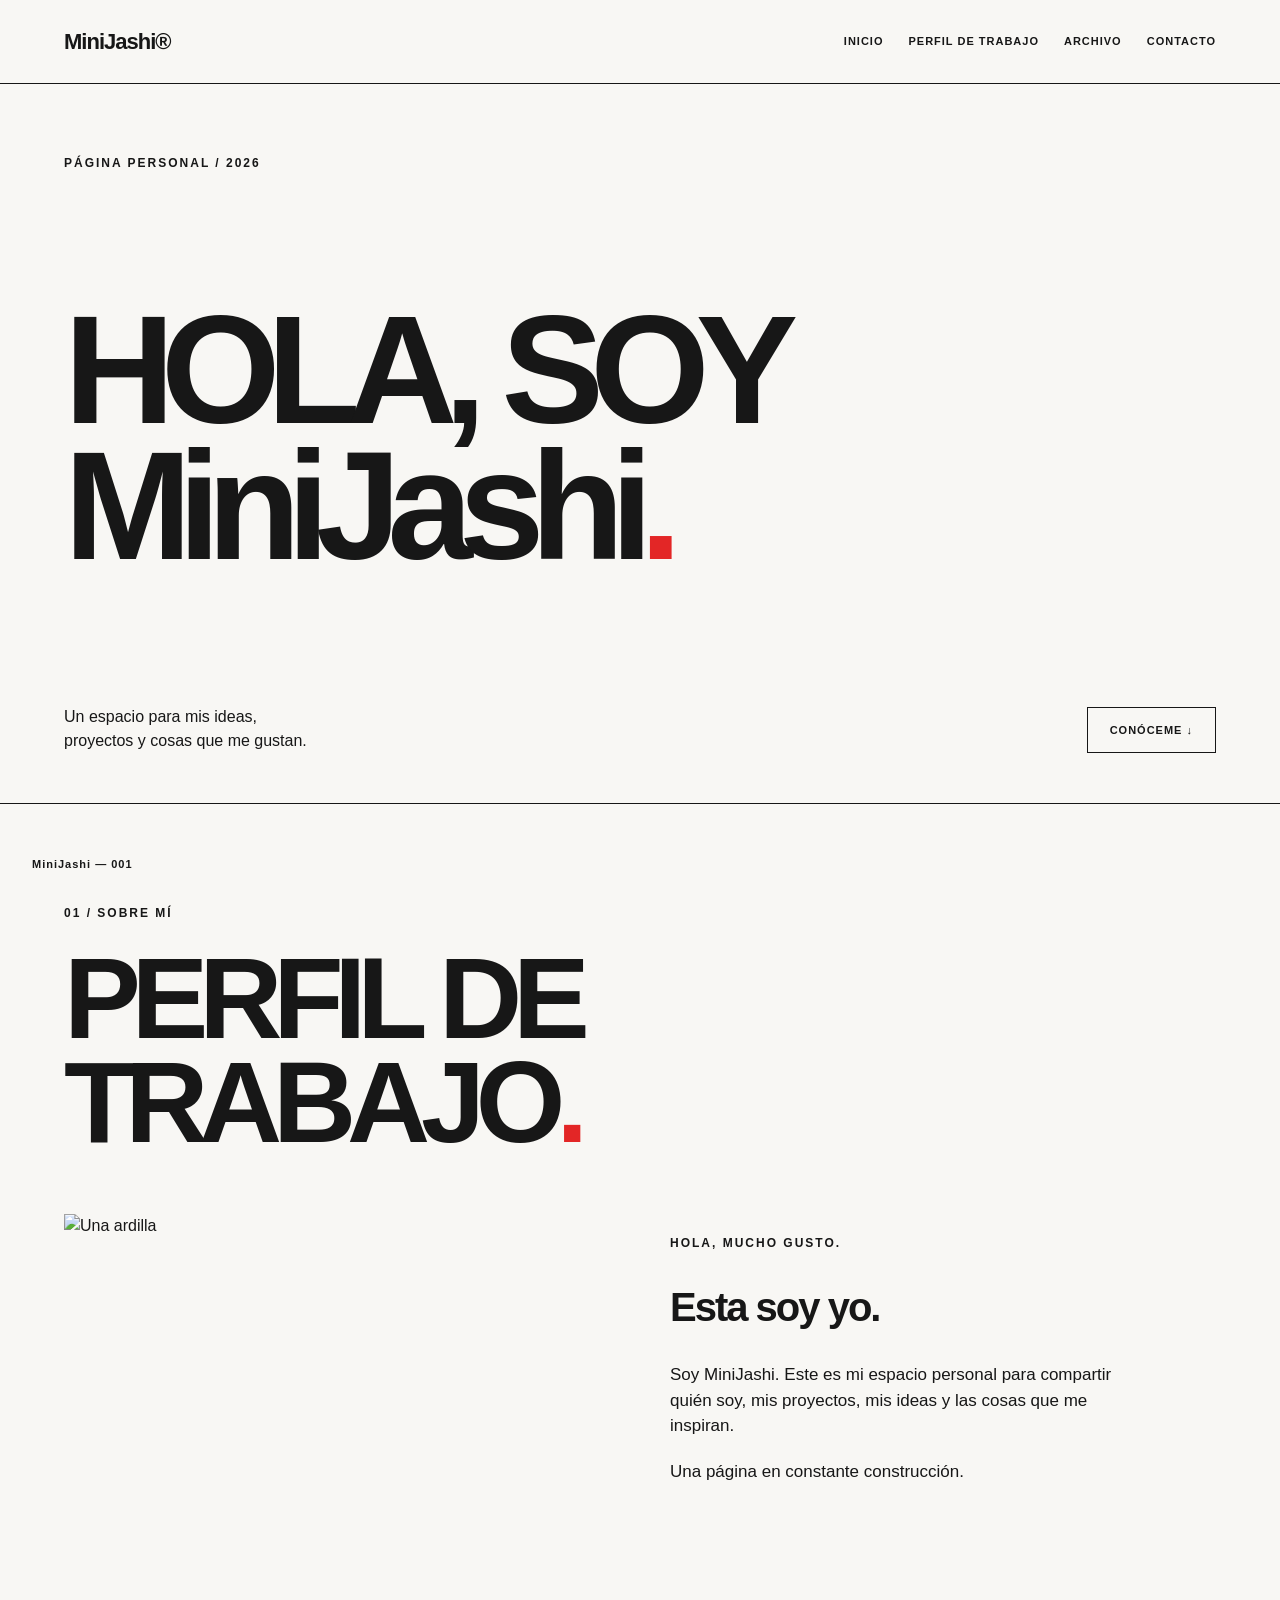
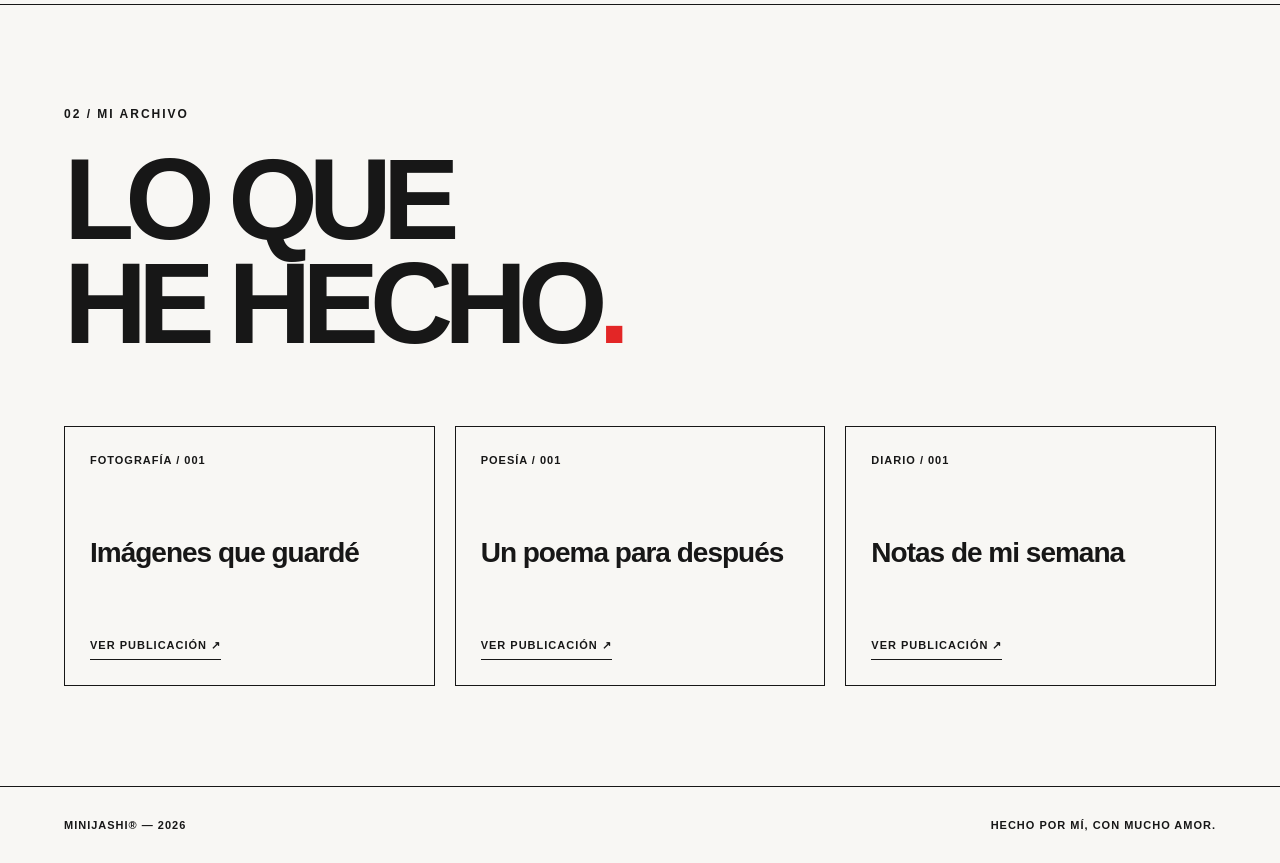
==== Website/index.html @ e6a60fa0 "Add files via upload" ====
<!DOCTYPE html>
<html lang="es">

<head>
    <meta charset="UTF-8">
    <meta name="viewport" content="width=device-width, initial-scale=1.0">

    <title>MiniJashi — Página personal</title>

    <link rel="stylesheet" href="style.css">
</head>

<body>

    <!-- NAVEGACIÓN -->
    <header class="navegacion">

        <a href="#inicio" class="logo">MiniJashi®</a>

        <nav>
            <a href="#inicio">INICIO</a>
            <a href="#perfil">PERFIL DE TRABAJO</a>
            <a href="#archivo">ARCHIVO</a>
            <a href="#contacto">CONTACTO</a>
        </nav>

    </header>

    <main>

        <!-- INICIO -->
        <section class="portada" id="inicio">

            <p class="introduccion">PÁGINA PERSONAL / 2026</p>

            <h1>
                HOLA, SOY
                <span>MiniJashi<span class="rojo">.</span></span>
            </h1>

            <div class="portada-inferior">

                <p>
                    Un espacio para mis ideas,<br>
                    proyectos y cosas que me gustan.
                </p>

                <a href="#perfil" class="boton">
                    CONÓCEME ↓
                </a>

            </div>

        </section>


        <!-- PERFIL DE TRABAJO -->
        <section class="perfil" id="perfil">

            <div class="titulo-seccion">

                <p>01 / SOBRE MÍ</p>

                <h2>
                    PERFIL DE<br>
                    TRABAJO<span class="rojo">.</span>
                </h2>

            </div>

            <div class="perfil-contenido">

                <div class="foto">

    <img
        src="imagenes/1ardilla.png"
        alt="Una ardilla"
        class="foto-perfil"
    >

    <p>MiniJashi — 001</p>

</div>

                <div class="descripcion">

                    <p class="etiqueta">HOLA, MUCHO GUSTO.</p>

                    <h3>Esta soy yo.</h3>

                    <p>
                        Soy MiniJashi. Este es mi espacio personal
                        para compartir quién soy, mis proyectos,
                        mis ideas y las cosas que me inspiran.
                    </p>

                    <p>
                        Una página en constante construcción.
                    </p>

                </div>

            </div>

        </section>


        <!-- ARCHIVO DE PUBLICACIONES -->
        <section class="archivo" id="archivo">

            <p class="etiqueta">02 / MI ARCHIVO</p>

            <h2>
                LO QUE<br>
                HE HECHO<span class="rojo">.</span>
            </h2>

            <div class="publicaciones">

                <!-- PUBLICACIÓN 1 -->
                <article class="publicacion">

                    <p>FOTOGRAFÍA / 001</p>

                    <h3>Imágenes que guardé</h3>

                    <a href="#">
                        VER PUBLICACIÓN ↗
                    </a>

                </article>


                <!-- PUBLICACIÓN 2 -->
                <article class="publicacion">

                    <p>POESÍA / 001</p>

                    <h3>Un poema para después</h3>

                    <a href="#">
                        VER PUBLICACIÓN ↗
                    </a>

                </article>


                <!-- PUBLICACIÓN 3 -->
                <article class="publicacion">

                    <p>DIARIO / 001</p>

                    <h3>Notas de mi semana</h3>

                    <a href="#">
                        VER PUBLICACIÓN ↗
                    </a>

                </article>

            </div>

        </section>


        <!-- CONTACTO -->
        <footer id="contacto">

            <p>MINIJASHI® — 2026 

            </p>

            <p>HECHO POR MÍ, CON MUCHO AMOR.</p>

        </footer>

    </main>

</body>

</html>
---- Website/style.css ----
/* ========================================
   MINIJASHI — ESTILOS GENERALES
======================================== */

* {
    margin: 0;
    padding: 0;
    box-sizing: border-box;
}

html {
    scroll-behavior: smooth;
}

body {
    background-color: #f8f7f4;
    color: #171717;
    font-family: Arial, Helvetica, sans-serif;
    line-height: 1.5;
}

a {
    color: inherit;
    text-decoration: none;
}

.rojo {
    color: #e32626;
}


/* ========================================
   NAVEGACIÓN
======================================== */

.navegacion {
    width: 100%;
    padding: 25px 5%;
    display: flex;
    justify-content: space-between;
    align-items: center;
    gap: 30px;
    border-bottom: 1px solid #171717;
}

.logo {
    font-size: 22px;
    font-weight: 800;
    letter-spacing: -1px;
    white-space: nowrap;
}

.navegacion nav {
    display: flex;
    align-items: center;
    gap: 25px;
}

.navegacion nav a {
    font-size: 11px;
    font-weight: 700;
    letter-spacing: 1px;
    transition: color 0.2s ease;
}

.navegacion nav a:hover {
    color: #e32626;
}


/* ========================================
   PORTADA
======================================== */

.portada {
    min-height: 80vh;
    padding: 70px 5% 50px;
    display: flex;
    flex-direction: column;
    justify-content: space-between;
    border-bottom: 1px solid #171717;
}

.introduccion {
    font-size: 12px;
    font-weight: 700;
    letter-spacing: 2px;
}

.portada h1 {
    font-size: clamp(60px, 12vw, 175px);
    font-weight: 900;
    line-height: 0.88;
    letter-spacing: -0.09em;
    margin: 80px 0;
}

.portada h1 span {
    display: inline-block;
}

.portada-inferior {
    display: flex;
    justify-content: space-between;
    align-items: flex-end;
    gap: 30px;
}

.portada-inferior p {
    font-size: 16px;
    line-height: 1.5;
}

.boton {
    display: inline-block;
    border: 1px solid #171717;
    padding: 14px 22px;
    font-size: 11px;
    font-weight: 700;
    letter-spacing: 1px;
    transition: background-color 0.2s ease, color 0.2s ease;
}

.boton:hover {
    background-color: #171717;
    color: #f8f7f4;
}


/* ========================================
   PERFIL DE TRABAJO
======================================== */

.perfil {
    padding: 100px 5%;
    border-bottom: 1px solid #171717;
}

.titulo-seccion {
    margin-bottom: 60px;
}

.titulo-seccion > p {
    font-size: 12px;
    font-weight: 700;
    letter-spacing: 2px;
    margin-bottom: 25px;
}

.titulo-seccion h2 {
    font-size: clamp(50px, 9vw, 120px);
    font-weight: 900;
    line-height: 0.9;
    letter-spacing: -0.08em;
}

.perfil-contenido {
    display: grid;
    grid-template-columns: 1fr 1fr;
    gap: 60px;
    align-items: start;
}

.
/* FOTO DE PERFIL */

.foto {
    width: 100%;
    height: 500px;
    position: relative;
    overflow: hidden;
    background-color: #e7e4de;
}

.foto-perfil {
    width: 100%;
    height: 100%;
    display: block;
    object-fit: cover;
    object-position: center;
}

.foto p {
    position: absolute;
    bottom: 20px;
    left: 20px;
    z-index: 1;
    padding: 8px 12px;
    background-color: #f8f7f4;
    color: #171717;
    font-size: 11px;
    font-weight: 700;
    letter-spacing: 1px;
}


.descripcion {
    padding-top: 20px;
    max-width: 500px;
}

.etiquta {
    font-size: 12px;
    font-weight: 700;
    letter-spacing: 2px;
}

.descripcion .etiqueta {
    font-size: 12px;
    font-weight: 700;
    letter-spacing: 2px;
    margin-bottom: 25px;
}

.descripcion h3 {
    font-size: 40px;
    font-weight: 800;
    letter-spacing: -2px;
    margin-bottom: 25px;
}

.descripcion > p:not(.etiqueta) {
    font-size: 17px;
    margin-bottom: 20px;
    max-width: 450px;
}


/* ========================================
   ARCHIVO DE PUBLICACIONES
======================================== */

.archivo {
    padding: 100px 5%;
    border-bottom: 1px solid #171717;
}

.archivo > .etiqueta {
    font-size: 12px;
    font-weight: 700;
    letter-spacing: 2px;
    margin-bottom: 25px;
}

.archivo h2 {
    font-size: clamp(50px, 9vw, 120px);
    font-weight: 900;
    line-height: 0.9;
    letter-spacing: -0.08em;
    margin-bottom: 70px;
}

.publicaciones {
    display: grid;
    grid-template-columns: repeat(3, minmax(0, 1fr));
    gap: 20px;
}

.publicacion {
    min-height: 260px;
    padding: 25px;
    border: 1px solid #171717;
    display: flex;
    flex-direction: column;
    justify-content: space-between;
    transition: background-color 0.2s ease, color 0.2s ease;
}

.publicacion:hover {
    background-color: #171717;
    color: #f8f7f4;
}

.publicacion > p {
    font-size: 11px;
    font-weight: 700;
    letter-spacing: 1px;
}

.publicacion h3 {
    font-size: 28px;
    font-weight: 800;
    line-height: 1.05;
    letter-spacing: -1px;
    margin: 35px 0;
}

.publicacion a {
    font-size: 11px;
    font-weight: 700;
    letter-spacing: 1px;
    align-self: flex-start;
    border-bottom: 1px solid currentColor;
    padding-bottom: 5px;
}


/* ========================================
   CONTACTO
======================================== */

footer {
    padding: 30px 5%;
    display: flex;
    justify-content: space-between;
    align-items: center;
    gap: 20px;
}

footer p {
    font-size: 11px;
    font-weight: 700;
    letter-spacing: 1px;
}


/* ========================================
   TABLET Y MÓVIL
======================================== */

@media (max-width: 768px) {

    .navegacion {
        padding: 20px 5%;
        align-items: flex-start;
        flex-direction: column;
        gap: 20px;
    }

    .navegacion nav {
        flex-wrap: wrap;
        gap: 15px;
    }

    .portada {
        min-height: 65vh;
        padding-top: 50px;
    }

    .portada h1 {
        font-size: clamp(55px, 13vw, 100px);
        margin: 70px 0;
    }

    .portada-inferior {
        align-items: flex-start;
        flex-direction: column;
        gap: 25px;
    }

    .perfil,
    .archivo {
        padding: 70px 5%;
    }

    .perfil-contenido {
        grid-template-columns: 1fr;
        gap: 35px;
    }

    .foto {
        min-height: 350px;
    }

    .publicaciones {
        grid-template-columns: 1fr;
        gap: 15px;
    }

    .publicacion {
        min-height: 220px;
    }

    footer {
        align-items: flex-start;
        flex-direction: column;
        gap: 10px;
    }

}


/* ========================================
   MÓVILES PEQUEÑOS
======================================== */

@media (max-width: 400px) {

    .navegacion nav a {
        font-size: 10px;
    }

    .portada h1 {
        font-size: 55px;
    }

    .titulo-seccion h2,
    .archivo h2 {
        font-size: 50px;
    }

    .foto {
        min-height: 280px;
    }

}
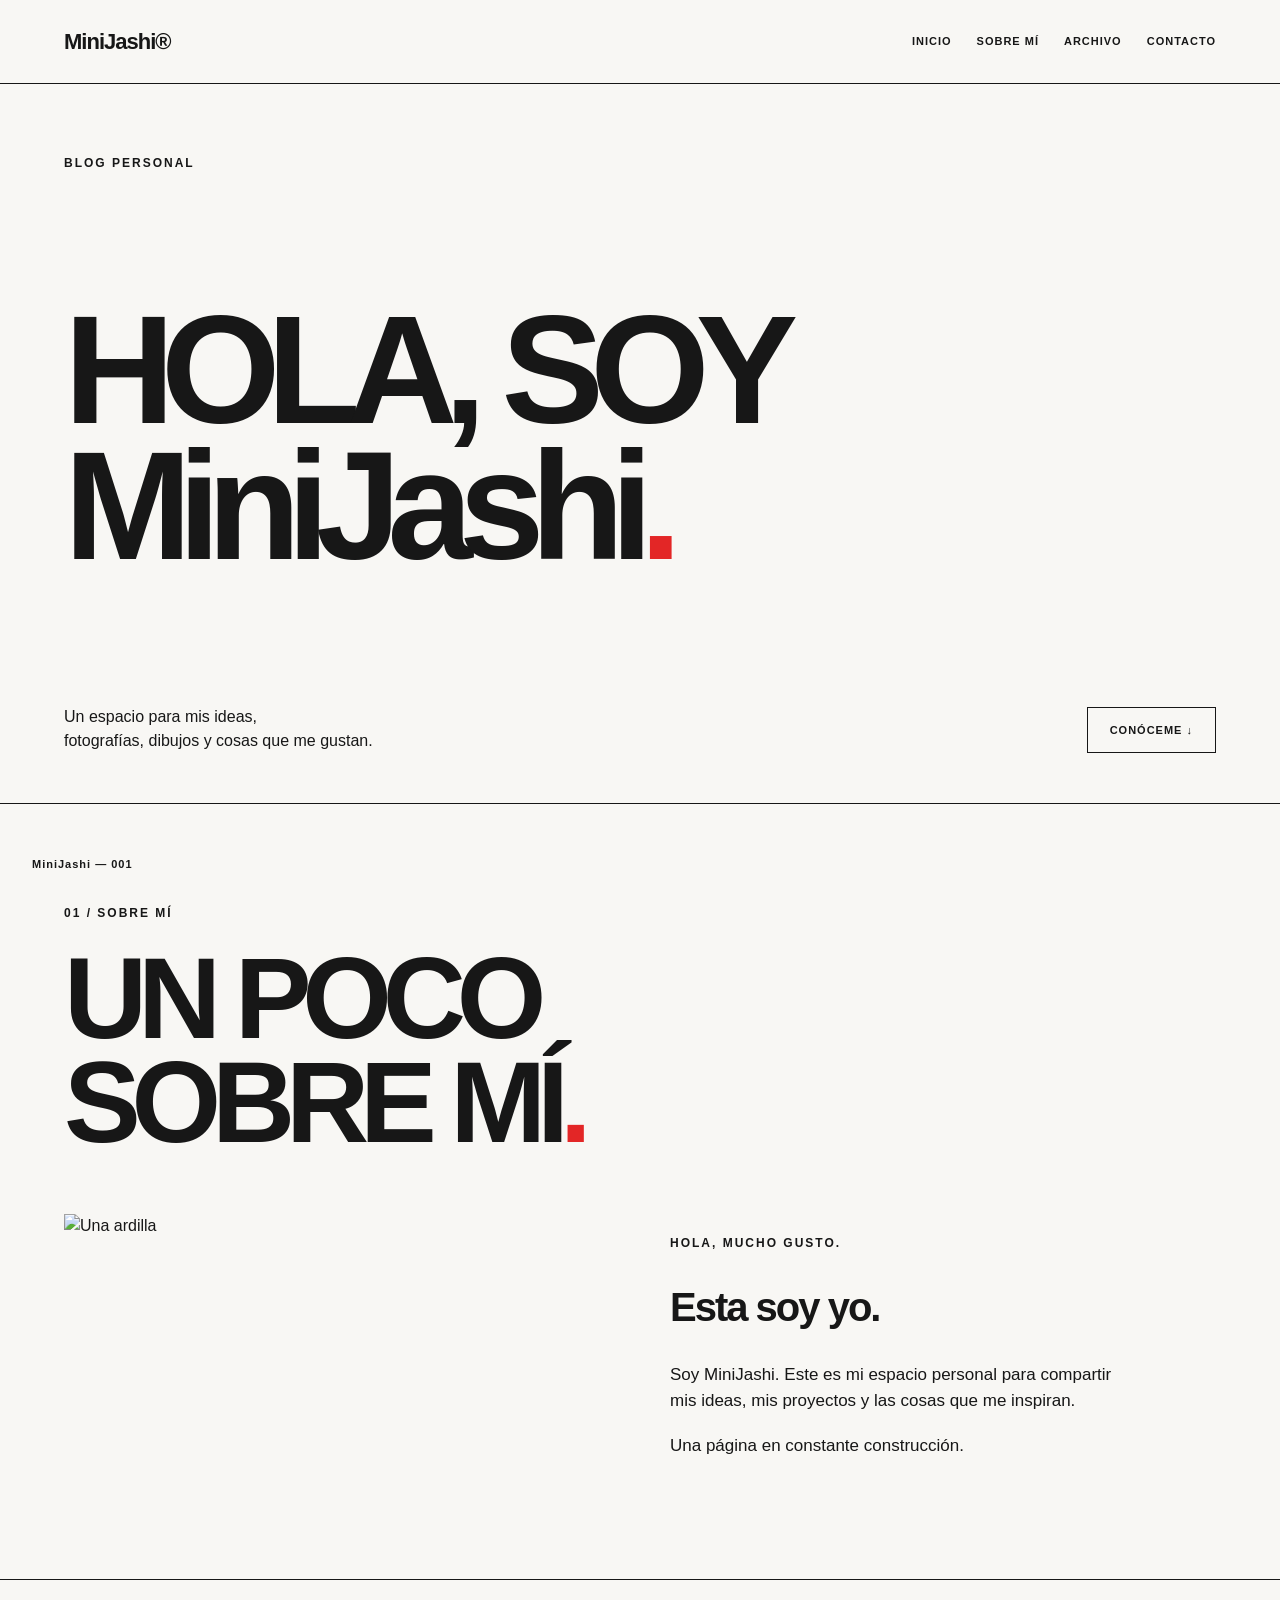
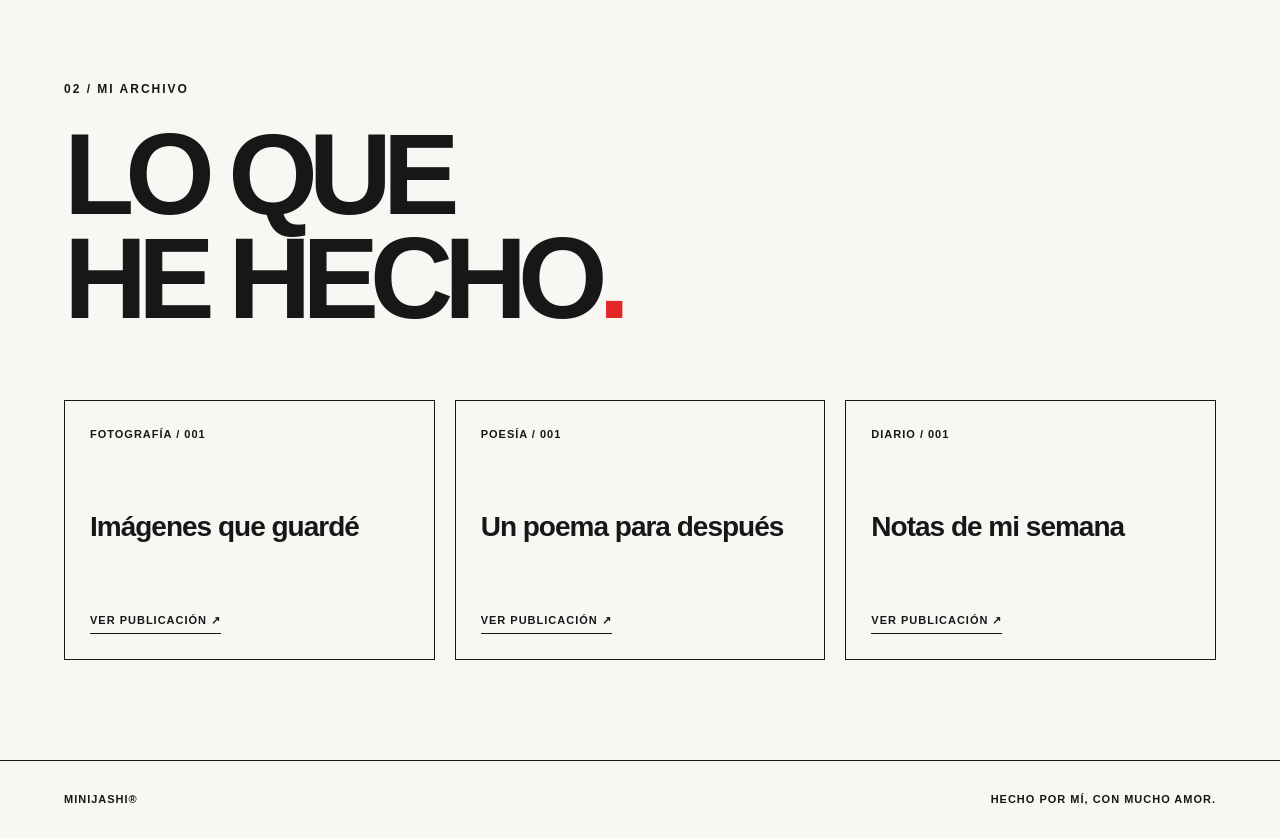
==== commit 270e276b: "Update index.html" ====
--- a/Website/index.html
+++ b/Website/index.html
@@ -6,7 +6,7 @@
     <meta charset="UTF-8">
     <meta name="viewport" content="width=device-width, initial-scale=1.0">
 
-    <title>MiniJashi — Página personal</title>
+    <title>MiniJashi — Blog personal</title>
 
     <link rel="stylesheet" href="style.css">
 </head>
@@ -16,11 +16,11 @@
     <!-- NAVEGACIÓN -->
     <header class="navegacion">
 
-        <a href="#inicio" class="logo">MiniJashi®</a>
+        <a href="index.html" class="logo">MiniJashi®</a>
 
         <nav>
             <a href="#inicio">INICIO</a>
-            <a href="#perfil">PERFIL DE TRABAJO</a>
+            <a href="#perfil">SOBRE MÍ</a>
             <a href="#archivo">ARCHIVO</a>
             <a href="#contacto">CONTACTO</a>
         </nav>
@@ -32,7 +32,7 @@
         <!-- INICIO -->
         <section class="portada" id="inicio">
 
-            <p class="introduccion">PÁGINA PERSONAL / 2026</p>
+            <p class="introduccion">BLOG PERSONAL</p>
 
             <h1>
                 HOLA, SOY
@@ -43,7 +43,7 @@
 
                 <p>
                     Un espacio para mis ideas,<br>
-                    proyectos y cosas que me gustan.
+                    fotografías, dibujos y cosas que me gustan.
                 </p>
 
                 <a href="#perfil" class="boton">
@@ -55,7 +55,7 @@
         </section>
 
 
-        <!-- PERFIL DE TRABAJO -->
+        <!-- SOBRE MÍ -->
         <section class="perfil" id="perfil">
 
             <div class="titulo-seccion">
@@ -63,8 +63,8 @@
                 <p>01 / SOBRE MÍ</p>
 
                 <h2>
-                    PERFIL DE<br>
-                    TRABAJO<span class="rojo">.</span>
+                    UN POCO<br>
+                    SOBRE MÍ<span class="rojo">.</span>
                 </h2>
 
             </div>
@@ -73,15 +73,15 @@
 
                 <div class="foto">
 
-    <img
-        src="imagenes/1ardilla.png"
-        alt="Una ardilla"
-        class="foto-perfil"
-    >
+                    <img
+                        src="Imagenes/2ardilla.png"
+                        alt="Una ardilla"
+                        class="foto-perfil"
+                    >
 
-    <p>MiniJashi — 001</p>
+                    <p>MiniJashi — 001</p>
 
-</div>
+                </div>
 
                 <div class="descripcion">
 
@@ -91,8 +91,8 @@
 
                     <p>
                         Soy MiniJashi. Este es mi espacio personal
-                        para compartir quién soy, mis proyectos,
-                        mis ideas y las cosas que me inspiran.
+                        para compartir mis ideas, mis proyectos
+                        y las cosas que me inspiran.
                     </p>
 
                     <p>
@@ -125,7 +125,7 @@
 
                     <h3>Imágenes que guardé</h3>
 
-                    <a href="#">
+                    <a href="fotografia-001.html">
                         VER PUBLICACIÓN ↗
                     </a>
 
@@ -167,9 +167,7 @@
         <!-- CONTACTO -->
         <footer id="contacto">
 
-            <p>MINIJASHI® — 2026 
-
-            </p>
+            <p>MINIJASHI®</p>
 
             <p>HECHO POR MÍ, CON MUCHO AMOR.</p>
 
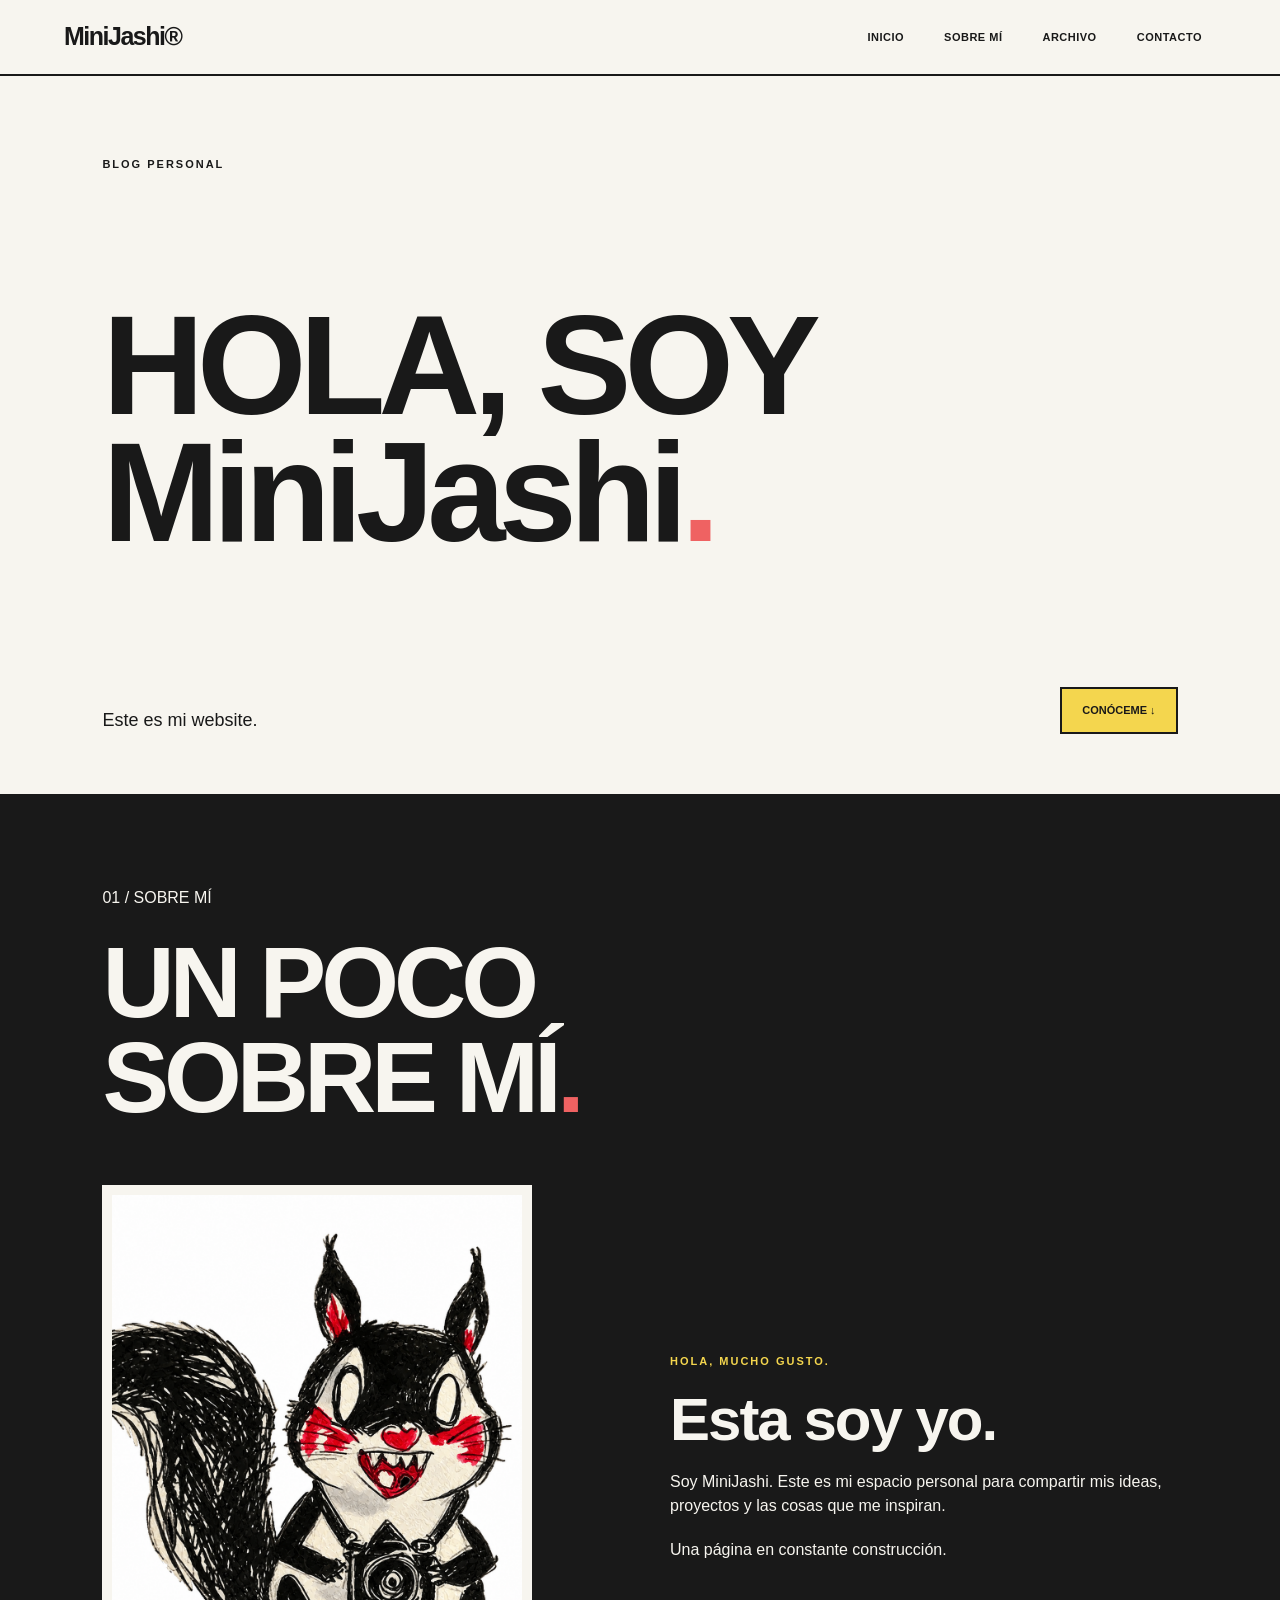
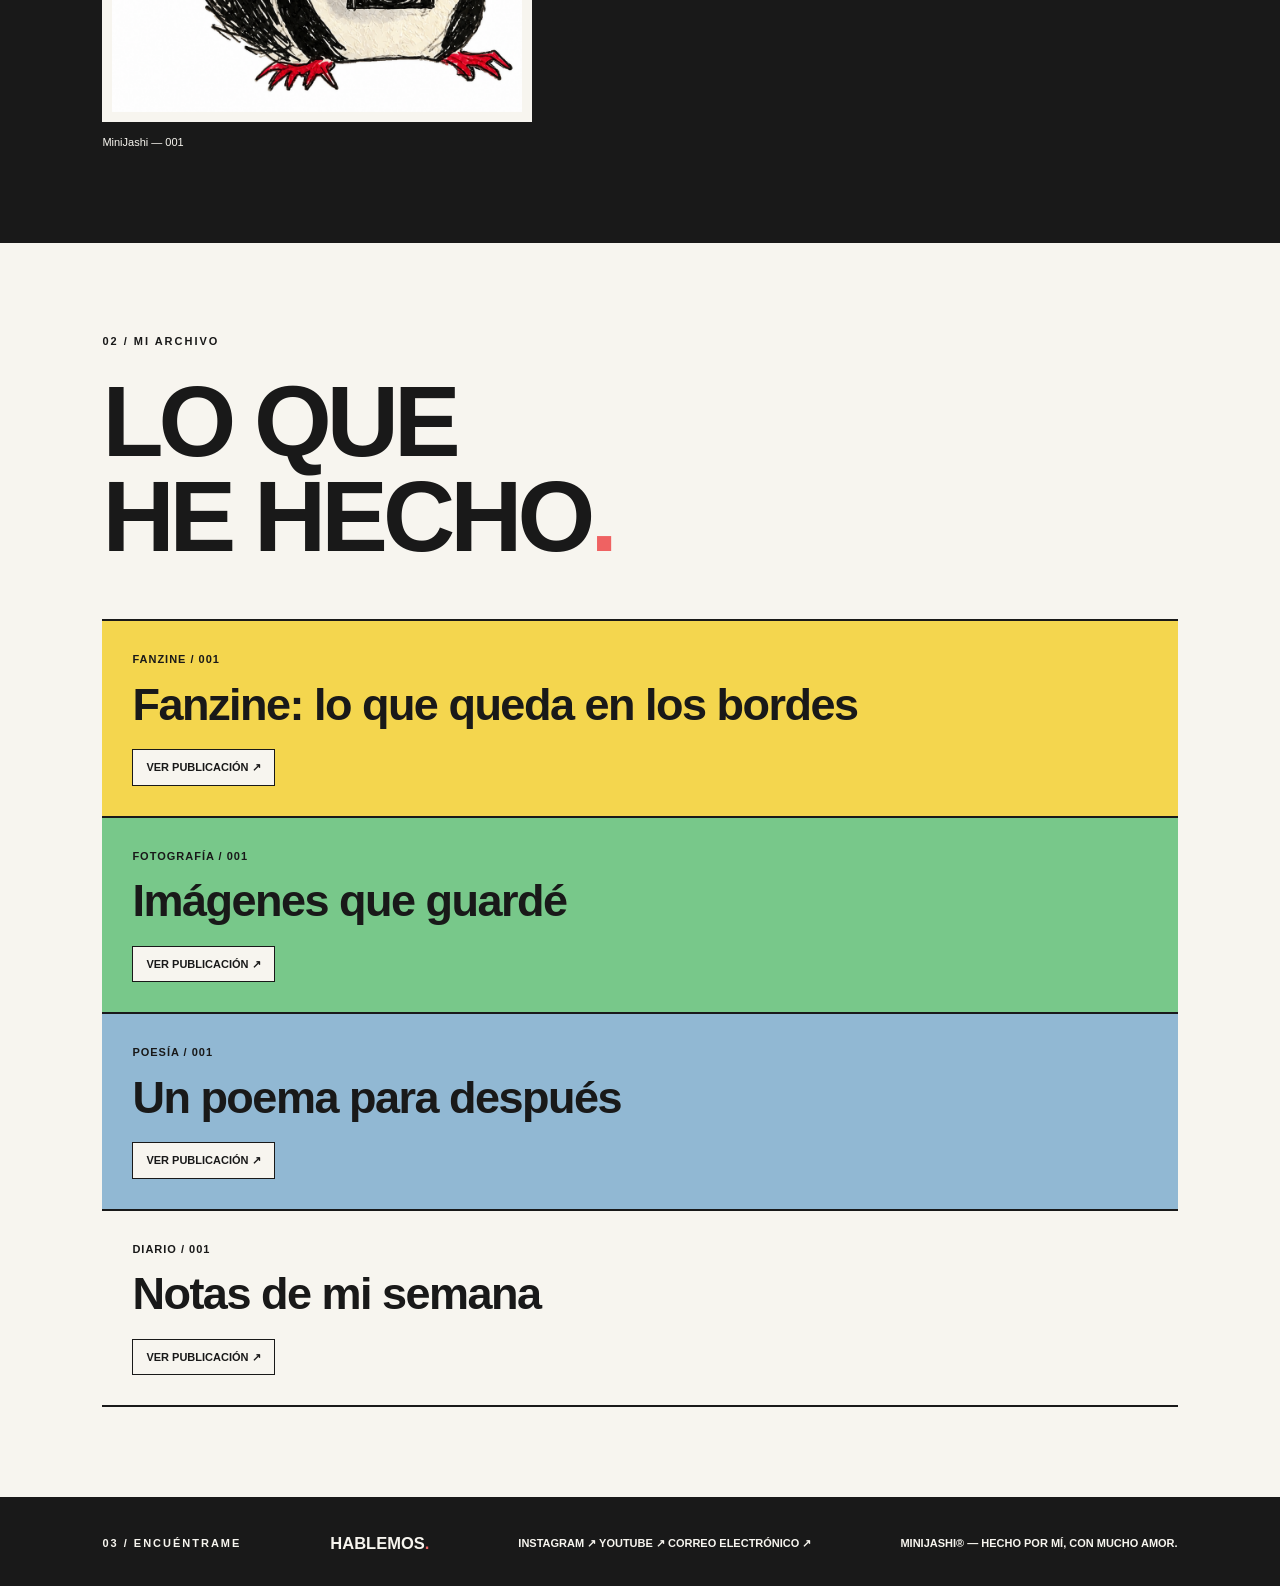
==== commit 6b467072: "Revise index.html with updated content and links Updated content and structure of the index.html fil" ====
--- a/Website/index.html
+++ b/Website/index.html
@@ -16,7 +16,7 @@
     <!-- NAVEGACIÓN -->
     <header class="navegacion">
 
-        <a href="index.html" class="logo">MiniJashi®</a>
+        <a href="#inicio" class="logo">MiniJashi®</a>
 
         <nav>
             <a href="#inicio">INICIO</a>
@@ -27,6 +27,7 @@
 
     </header>
 
+
     <main>
 
         <!-- INICIO -->
@@ -35,15 +36,14 @@
             <p class="introduccion">BLOG PERSONAL</p>
 
             <h1>
-                HOLA, SOY
-                <span>MiniJashi<span class="rojo">.</span></span>
+                HOLA, SOY<br>
+                MiniJashi<span class="rojo">.</span>
             </h1>
 
             <div class="portada-inferior">
 
                 <p>
-                    Un espacio para mis ideas,<br>
-                    fotografías, dibujos y cosas que me gustan.
+                    Este es mi website.
                 </p>
 
                 <a href="#perfil" class="boton">
@@ -74,7 +74,7 @@
                 <div class="foto">
 
                     <img
-                        src="Imagenes/2ardilla.png"
+                        src="Imagenes/1ardilla.png"
                         alt="Una ardilla"
                         class="foto-perfil"
                     >
@@ -91,7 +91,7 @@
 
                     <p>
                         Soy MiniJashi. Este es mi espacio personal
-                        para compartir mis ideas, mis proyectos
+                        para compartir mis ideas, proyectos
                         y las cosas que me inspiran.
                     </p>
 
@@ -118,7 +118,21 @@
 
             <div class="publicaciones">
 
-                <!-- PUBLICACIÓN 1 -->
+                <!-- FANZINE -->
+                <article class="publicacion">
+
+                    <p>FANZINE / 001</p>
+
+                    <h3>Fanzine: lo que queda en los bordes</h3>
+
+                    <a href="fanzine-001.html">
+                        VER PUBLICACIÓN ↗
+                    </a>
+
+                </article>
+
+
+                <!-- FOTOGRAFÍA -->
                 <article class="publicacion">
 
                     <p>FOTOGRAFÍA / 001</p>
@@ -132,7 +146,7 @@
                 </article>
 
 
-                <!-- PUBLICACIÓN 2 -->
+                <!-- POESÍA -->
                 <article class="publicacion">
 
                     <p>POESÍA / 001</p>
@@ -146,7 +160,7 @@
                 </article>
 
 
-                <!-- PUBLICACIÓN 3 -->
+                <!-- DIARIO -->
                 <article class="publicacion">
 
                     <p>DIARIO / 001</p>
@@ -167,9 +181,40 @@
         <!-- CONTACTO -->
         <footer id="contacto">
 
-            <p>MINIJASHI®</p>
-
-            <p>HECHO POR MÍ, CON MUCHO AMOR.</p>
+            <p class="etiqueta">03 / ENCUÉNTRAME</p>
+
+            <h2>
+                HABLEMOS<span class="rojo">.</span>
+            </h2>
+
+            <div class="redes-sociales">
+
+                <!-- INSTAGRAM -->
+                <a
+                    href="https://www.instagram.com/mini_jashi/?hl=es-la"
+                    target="_blank"
+                    rel="noopener noreferrer"
+                >
+                    INSTAGRAM ↗
+                </a>
+
+                <!-- YOUTUBE -->
+                <a
+                    href="https://www.youtube.com/@InuJashi"
+                    target="_blank"
+                    rel="noopener noreferrer"
+                >
+                    YOUTUBE ↗
+                </a>
+
+                <!-- CORREO -->
+                <a href="mailto:yayis061034@gmail.com">
+                    CORREO ELECTRÓNICO ↗
+                </a>
+
+            </div>
+
+            <p>MINIJASHI® — HECHO POR MÍ, CON MUCHO AMOR.</p>
 
         </footer>
 
--- a/Website/style.css
+++ b/Website/style.css
@@ -1,7 +1,21 @@
 
 /* ========================================
-   MINIJASHI — ESTILOS GENERALES
-======================================== */
+   MINI JASHI — BLOG PERSONAL
+   Estética: cuaderno, collage y editorial
+======================================== */
+
+:root {
+    --papel: #f7f5ef;
+    --negro: #191919;
+    --rojo: #ef6262;
+    --amarillo: #f4d64e;
+    --verde: #78c88a;
+    --azul: #91b8d3;
+    --rosa: #f2a6c1;
+    --linea: rgba(30, 30, 30, 0.15);
+}
+
+/* BASE */
 
 * {
     margin: 0;
@@ -14,10 +28,16 @@
 }
 
 body {
-    background-color: #f8f7f4;
-    color: #171717;
+    background-color: var(--papel);
+    color: var(--negro);
     font-family: Arial, Helvetica, sans-serif;
     line-height: 1.5;
+
+    background-image:
+        linear-gradient(var(--linea) 1px, transparent 1px),
+        linear-gradient(90deg, var(--linea) 1px, transparent 1px);
+
+    background-size: 28px 28px;
 }
 
 a {
@@ -25,8 +45,13 @@
     text-decoration: none;
 }
 
+img {
+    max-width: 100%;
+    display: block;
+}
+
 .rojo {
-    color: #e32626;
+    color: var(--rojo);
 }
 
 
@@ -35,264 +60,356 @@
 ======================================== */
 
 .navegacion {
-    width: 100%;
-    padding: 25px 5%;
+    position: relative;
+    z-index: 2;
+
     display: flex;
     justify-content: space-between;
     align-items: center;
-    gap: 30px;
-    border-bottom: 1px solid #171717;
+    gap: 25px;
+
+    padding: 18px 5%;
+
+    background-color: var(--papel);
+    border-bottom: 2px solid var(--negro);
 }
 
 .logo {
-    font-size: 22px;
-    font-weight: 800;
-    letter-spacing: -1px;
-    white-space: nowrap;
+    font-size: 25px;
+    font-weight: 900;
+    letter-spacing: -1.5px;
 }
 
 .navegacion nav {
     display: flex;
     align-items: center;
-    gap: 25px;
+    flex-wrap: wrap;
+    gap: 12px;
 }
 
 .navegacion nav a {
-    font-size: 11px;
-    font-weight: 700;
-    letter-spacing: 1px;
-    transition: color 0.2s ease;
+    padding: 9px 13px;
+
+    font-size: 11px;
+    font-weight: bold;
+    letter-spacing: 0.5px;
+
+    border: 1px solid transparent;
 }
 
 .navegacion nav a:hover {
-    color: #e32626;
-}
-
-
-/* ========================================
-   PORTADA
+    background-color: var(--amarillo);
+    border: 1px solid var(--negro);
+}
+
+
+/* ========================================
+   INICIO
 ======================================== */
 
 .portada {
     min-height: 80vh;
-    padding: 70px 5% 50px;
+
     display: flex;
     flex-direction: column;
     justify-content: space-between;
-    border-bottom: 1px solid #171717;
-}
-
-.introduccion {
-    font-size: 12px;
-    font-weight: 700;
+
+    padding: 80px 8% 60px;
+
+    background-color: var(--papel);
+    color: var(--negro);
+
+    border-bottom: 2px solid var(--negro);
+}
+
+.introduccion,
+.etiqueta {
+    font-size: 11px;
+    font-weight: bold;
     letter-spacing: 2px;
 }
 
 .portada h1 {
-    font-size: clamp(60px, 12vw, 175px);
+    max-width: 1100px;
+
+    font-size: clamp(55px, 11vw, 150px);
     font-weight: 900;
-    line-height: 0.88;
-    letter-spacing: -0.09em;
-    margin: 80px 0;
-}
-
-.portada h1 span {
-    display: inline-block;
+    line-height: 0.9;
+    letter-spacing: -7px;
+
+    margin: 50px 0;
 }
 
 .portada-inferior {
     display: flex;
     justify-content: space-between;
     align-items: flex-end;
-    gap: 30px;
+    gap: 25px;
 }
 
 .portada-inferior p {
-    font-size: 16px;
-    line-height: 1.5;
+    font-size: 18px;
 }
 
 .boton {
     display: inline-block;
-    border: 1px solid #171717;
-    padding: 14px 22px;
-    font-size: 11px;
-    font-weight: 700;
-    letter-spacing: 1px;
-    transition: background-color 0.2s ease, color 0.2s ease;
+
+    padding: 13px 20px;
+
+    background-color: var(--amarillo);
+    color: var(--negro);
+
+    border: 2px solid var(--negro);
+
+    font-size: 11px;
+    font-weight: bold;
 }
 
 .boton:hover {
-    background-color: #171717;
-    color: #f8f7f4;
-}
-
-
-/* ========================================
-   PERFIL DE TRABAJO
+    background-color: var(--rojo);
+}
+
+
+/* ========================================
+   SOBRE MÍ
 ======================================== */
 
 .perfil {
-    padding: 100px 5%;
-    border-bottom: 1px solid #171717;
-}
-
-.titulo-seccion {
-    margin-bottom: 60px;
-}
-
-.titulo-seccion > p {
-    font-size: 12px;
-    font-weight: 700;
-    letter-spacing: 2px;
-    margin-bottom: 25px;
-}
-
-.titulo-seccion h2 {
-    font-size: clamp(50px, 9vw, 120px);
-    font-weight: 900;
-    line-height: 0.9;
-    letter-spacing: -0.08em;
+    padding: 90px 8%;
+
+    background-color: var(--negro);
+    color: var(--papel);
+
+    border-bottom: 2px solid var(--negro);
+}
+
+.titulo-seccion h2,
+.archivo h2 {
+    font-size: clamp(45px, 8vw, 100px);
+    line-height: 0.95;
+    letter-spacing: -5px;
+
+    margin-top: 25px;
 }
 
 .perfil-contenido {
     display: grid;
     grid-template-columns: 1fr 1fr;
     gap: 60px;
-    align-items: start;
-}
-
-.
-/* FOTO DE PERFIL */
+
+    align-items: center;
+
+    margin-top: 60px;
+}
 
 .foto {
+    max-width: 430px;
+}
+
+.foto img {
     width: 100%;
-    height: 500px;
+    aspect-ratio: 4 / 5;
+    object-fit: cover;
+
+    background-color: var(--papel);
+
+    border: 2px solid var(--papel);
+    padding: 8px;
+}
+
+.foto p {
+    margin-top: 12px;
+    font-size: 11px;
+}
+
+.descripcion {
+    max-width: 500px;
+}
+
+.descripcion h3 {
+    font-size: clamp(35px, 5vw, 60px);
+    line-height: 1;
+    letter-spacing: -2px;
+
+    margin: 20px 0;
+}
+
+.descripcion p {
+    margin-bottom: 20px;
+}
+
+.perfil .etiqueta {
+    color: var(--amarillo);
+}
+
+
+/* ========================================
+   ARCHIVO
+======================================== */
+
+.archivo {
+    padding: 90px 8%;
+
+    background-color: var(--papel);
+    color: var(--negro);
+
+    border-bottom: 2px solid var(--negro);
+}
+
+.publicaciones {
+    margin-top: 55px;
+    border-top: 2px solid var(--negro);
+}
+
+.publicacion {
     position: relative;
-    overflow: hidden;
-    background-color: #e7e4de;
-}
-
-.foto-perfil {
-    width: 100%;
-    height: 100%;
-    display: block;
-    object-fit: cover;
-    object-position: center;
-}
-
-.foto p {
-    position: absolute;
-    bottom: 20px;
-    left: 20px;
-    z-index: 1;
-    padding: 8px 12px;
-    background-color: #f8f7f4;
-    color: #171717;
-    font-size: 11px;
-    font-weight: 700;
+
+    padding: 30px;
+    margin: 0;
+
+    border-bottom: 2px solid var(--negro);
+    background-color: var(--papel);
+}
+
+.publicacion:nth-child(1) {
+    background-color: var(--amarillo);
+}
+
+.publicacion:nth-child(2) {
+    background-color: var(--verde);
+}
+
+.publicacion:nth-child(3) {
+    background-color: var(--azul);
+}
+
+.publicacion p {
+    font-size: 11px;
+    font-weight: bold;
     letter-spacing: 1px;
 }
 
-
-.descripcion {
-    padding-top: 20px;
-    max-width: 500px;
-}
-
-.etiquta {
-    font-size: 12px;
-    font-weight: 700;
-    letter-spacing: 2px;
-}
-
-.descripcion .etiqueta {
-    font-size: 12px;
-    font-weight: 700;
-    letter-spacing: 2px;
-    margin-bottom: 25px;
-}
-
-.descripcion h3 {
-    font-size: 40px;
-    font-weight: 800;
-    letter-spacing: -2px;
-    margin-bottom: 25px;
-}
-
-.descripcion > p:not(.etiqueta) {
-    font-size: 17px;
-    margin-bottom: 20px;
-    max-width: 450px;
-}
-
-
-/* ========================================
-   ARCHIVO DE PUBLICACIONES
-======================================== */
-
-.archivo {
-    padding: 100px 5%;
-    border-bottom: 1px solid #171717;
-}
-
-.archivo > .etiqueta {
-    font-size: 12px;
-    font-weight: 700;
-    letter-spacing: 2px;
-    margin-bottom: 25px;
-}
-
-.archivo h2 {
-    font-size: clamp(50px, 9vw, 120px);
-    font-weight: 900;
-    line-height: 0.9;
-    letter-spacing: -0.08em;
-    margin-bottom: 70px;
-}
-
-.publicaciones {
-    display: grid;
-    grid-template-columns: repeat(3, minmax(0, 1fr));
-    gap: 20px;
-}
-
-.publicacion {
-    min-height: 260px;
-    padding: 25px;
-    border: 1px solid #171717;
+.publicacion h3 {
+    font-size: clamp(25px, 4vw, 45px);
+    line-height: 1.1;
+    letter-spacing: -1.5px;
+
+    margin: 12px 0 20px;
+}
+
+.publicacion a {
+    display: inline-block;
+
+    padding: 9px 13px;
+
+    border: 1px solid var(--negro);
+    background-color: var(--papel);
+
+    font-size: 11px;
+    font-weight: bold;
+}
+
+.publicacion a:hover {
+    background-color: var(--rojo);
+}
+
+
+/* ========================================
+   PÁGINA DE FOTOGRAFÍA
+======================================== */
+
+.publicacion-individual {
+    max-width: 1000px;
+    margin: 0 auto;
+
+    padding: 90px 8% 70px;
+
+    background-color: var(--papel);
+}
+
+.publicacion-individual h1 {
+    font-size: clamp(45px, 8vw, 100px);
+    line-height: 0.95;
+    letter-spacing: -5px;
+
+    margin: 30px 0;
+}
+
+.publicacion-individual > p:not(.etiqueta) {
+    max-width: 650px;
+    font-size: 18px;
+
+    margin-bottom: 50px;
+}
+
+
+/* ========================================
+   FOTOGRAFÍAS
+======================================== */
+
+.fotografias {
     display: flex;
     flex-direction: column;
-    justify-content: space-between;
-    transition: background-color 0.2s ease, color 0.2s ease;
-}
-
-.publicacion:hover {
-    background-color: #171717;
-    color: #f8f7f4;
-}
-
-.publicacion > p {
-    font-size: 11px;
-    font-weight: 700;
-    letter-spacing: 1px;
-}
-
-.publicacion h3 {
-    font-size: 28px;
-    font-weight: 800;
-    line-height: 1.05;
-    letter-spacing: -1px;
-    margin: 35px 0;
-}
-
-.publicacion a {
-    font-size: 11px;
-    font-weight: 700;
-    letter-spacing: 1px;
-    align-self: flex-start;
-    border-bottom: 1px solid currentColor;
-    padding-bottom: 5px;
+    gap: 55px;
+
+    margin-top: 50px;
+}
+
+.fotografias figure {
+    width: 100%;
+    padding: 10px;
+
+    border: 1px solid var(--negro);
+    background-color: #ffffff;
+}
+
+.fotografias img {
+    width: 100%;
+    height: auto;
+    object-fit: contain;
+}
+
+.fotografias figcaption {
+    padding: 10px 5px 3px;
+
+    font-size: 11px;
+    font-weight: bold;
+}
+
+
+/* ========================================
+   COMENTARIOS
+======================================== */
+
+.comentarios {
+    max-width: 1000px;
+    margin: 0 auto;
+
+    padding: 70px 8% 100px;
+
+    background-color: var(--papel);
+    color: var(--negro);
+
+    border-top: 2px solid var(--negro);
+}
+
+.comentarios h2 {
+    font-size: clamp(35px, 6vw, 65px);
+    line-height: 1;
+    letter-spacing: -3px;
+
+    margin-bottom: 20px;
+}
+
+.comentarios > p {
+    margin-bottom: 30px;
+    font-size: 15px;
+}
+
+#free-comments {
+    width: 100%;
+    min-height: 100px;
+    margin-top: 30px;
 }
 
 
@@ -301,57 +418,67 @@
 ======================================== */
 
 footer {
-    padding: 30px 5%;
     display: flex;
     justify-content: space-between;
     align-items: center;
+    flex-wrap: wrap;
     gap: 20px;
-}
-
-footer p {
-    font-size: 11px;
-    font-weight: 700;
-    letter-spacing: 1px;
-}
-
-
-/* ========================================
-   TABLET Y MÓVIL
-======================================== */
-
-@media (max-width: 768px) {
+
+    padding: 30px 8%;
+
+    background-color: var(--negro);
+    color: var(--papel);
+
+    border-top: 2px solid var(--negro);
+
+    font-size: 11px;
+    font-weight: bold;
+}
+
+footer a:hover {
+    color: var(--amarillo);
+}
+
+
+/* ========================================
+   CELULARES
+======================================== */
+
+@media (max-width: 700px) {
 
     .navegacion {
+        flex-direction: column;
+        align-items: flex-start;
+
         padding: 20px 5%;
+    }
+
+    .navegacion nav {
+        gap: 5px;
+    }
+
+    .navegacion nav a {
+        padding: 8px;
+        font-size: 10px;
+    }
+
+    .portada {
+        min-height: 70vh;
+        padding: 65px 5% 40px;
+    }
+
+    .portada h1 {
+        letter-spacing: -3px;
+    }
+
+    .portada-inferior {
+        flex-direction: column;
         align-items: flex-start;
-        flex-direction: column;
-        gap: 20px;
-    }
-
-    .navegacion nav {
-        flex-wrap: wrap;
-        gap: 15px;
-    }
-
-    .portada {
-        min-height: 65vh;
-        padding-top: 50px;
-    }
-
-    .portada h1 {
-        font-size: clamp(55px, 13vw, 100px);
-        margin: 70px 0;
-    }
-
-    .portada-inferior {
-        align-items: flex-start;
-        flex-direction: column;
-        gap: 25px;
     }
 
     .perfil,
     .archivo {
-        padding: 70px 5%;
+        padding: 65px 5%;
     }
 
     .perfil-contenido {
@@ -360,48 +487,30 @@
     }
 
     .foto {
-        min-height: 350px;
-    }
-
-    .publicaciones {
-        grid-template-columns: 1fr;
-        gap: 15px;
+        max-width: 100%;
     }
 
     .publicacion {
-        min-height: 220px;
+        padding: 25px 20px;
+    }
+
+    .publicacion-individual {
+        padding: 65px 5% 50px;
+    }
+
+    .publicacion-individual h1 {
+        letter-spacing: -3px;
+    }
+
+    .comentarios {
+        padding: 55px 5% 70px;
     }
 
     footer {
+        flex-direction: column;
         align-items: flex-start;
-        flex-direction: column;
-        gap: 10px;
-    }
-
-}
-
-
-/* ========================================
-   MÓVILES PEQUEÑOS
-======================================== */
-
-@media (max-width: 400px) {
-
-    .navegacion nav a {
-        font-size: 10px;
-    }
-
-    .portada h1 {
-        font-size: 55px;
-    }
-
-    .titulo-seccion h2,
-    .archivo h2 {
-        font-size: 50px;
-    }
-
-    .foto {
-        min-height: 280px;
-    }
-
-}
+
+        padding: 25px 5%;
+    }
+
+}
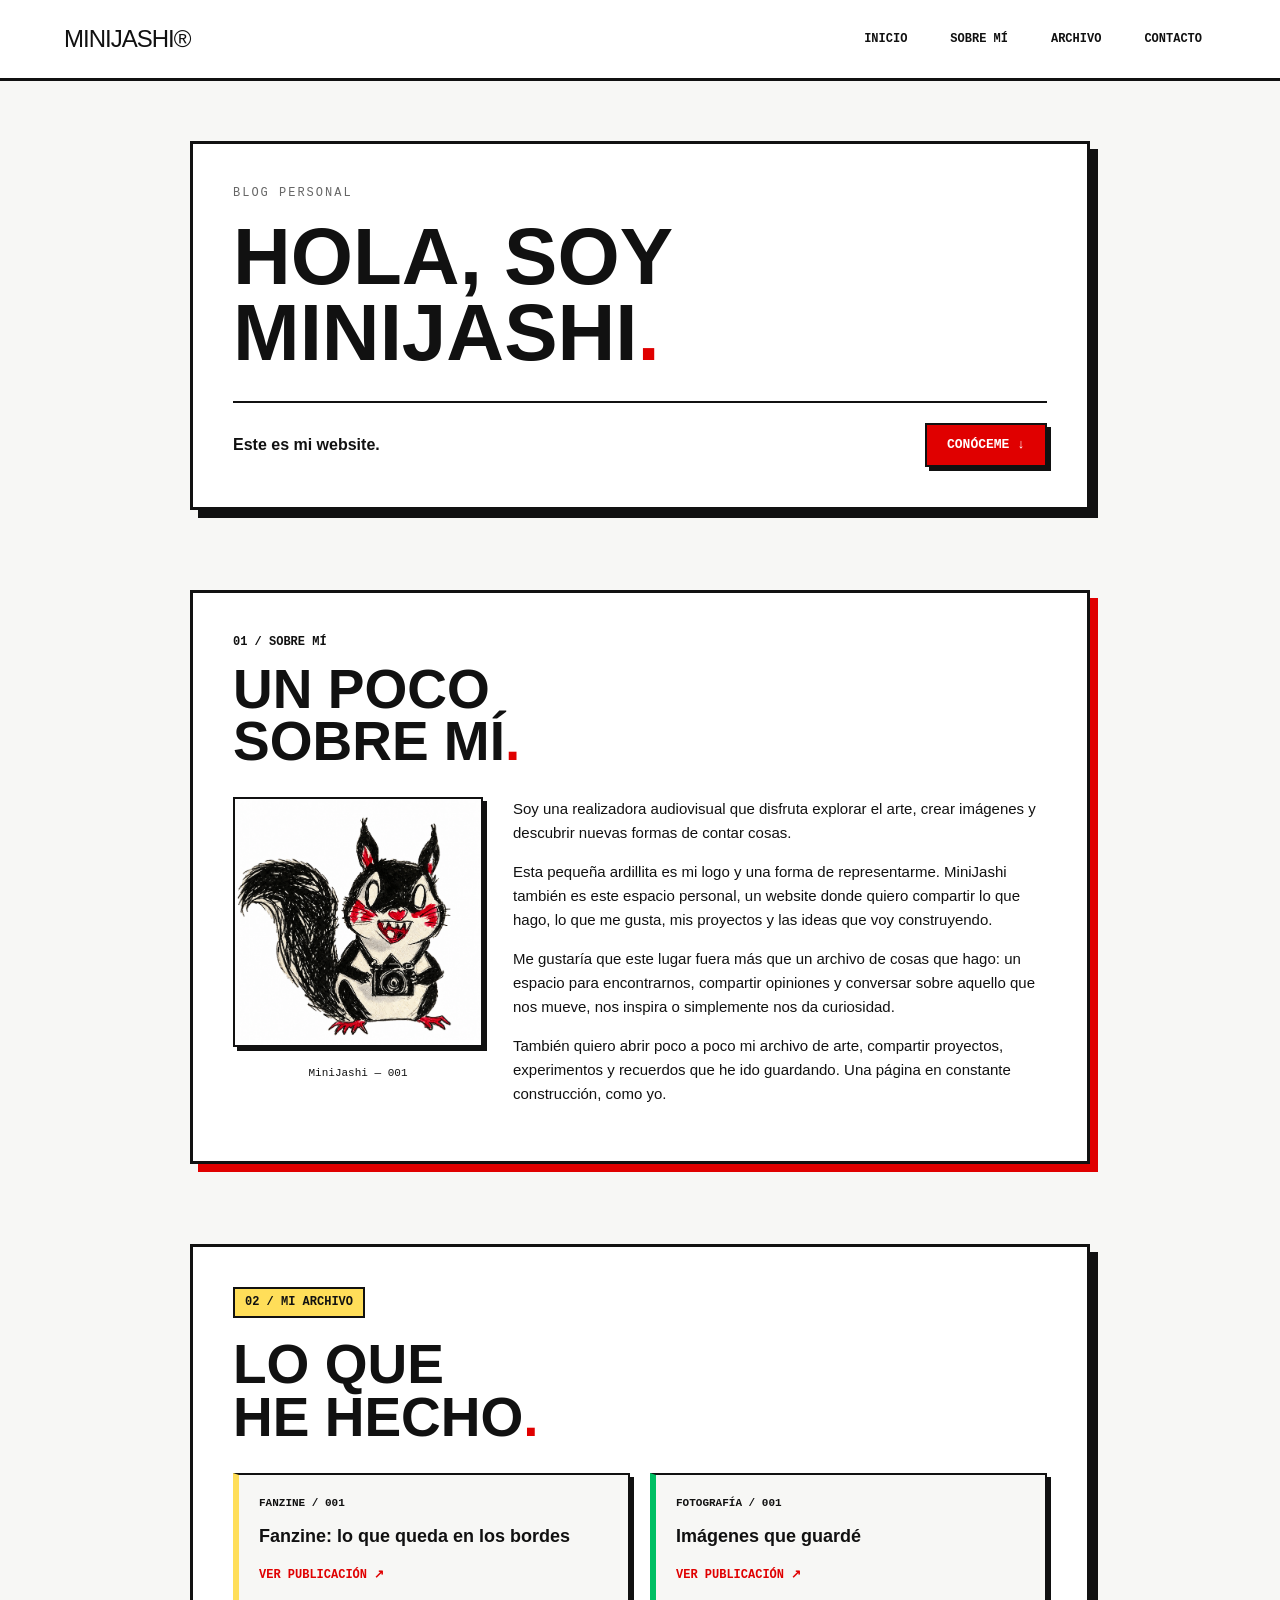
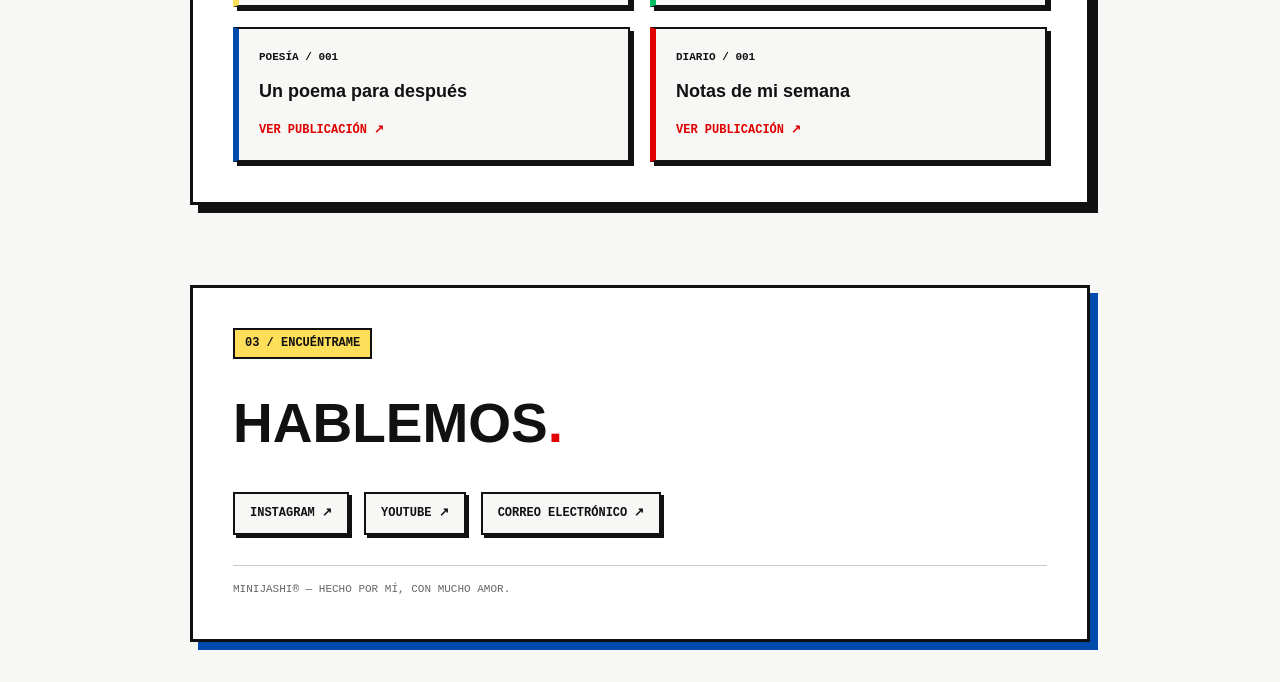
==== commit af83d262: "Revise index.html for content and structure improvements Updated the content and structure of the in" ====
--- a/Website/index.html
+++ b/Website/index.html
@@ -75,7 +75,7 @@
 
                     <img
                         src="Imagenes/1ardilla.png"
-                        alt="Una ardilla"
+                        alt="La ardillita que representa a MiniJashi"
                         class="foto-perfil"
                     >
 
@@ -85,18 +85,34 @@
 
                 <div class="descripcion">
 
-                    <p class="etiqueta">HOLA, MUCHO GUSTO.</p>
-
-                    <h3>Esta soy yo.</h3>
-
-                    <p>
-                        Soy MiniJashi. Este es mi espacio personal
-                        para compartir mis ideas, proyectos
-                        y las cosas que me inspiran.
-                    </p>
-
-                    <p>
-                        Una página en constante construcción.
+                    <p>
+                        Soy una realizadora audiovisual que disfruta
+                        explorar el arte, crear imágenes y descubrir
+                        nuevas formas de contar cosas.
+                    </p>
+
+                    <p>
+                        Esta pequeña ardillita es mi logo y una forma
+                        de representarme. MiniJashi también es este
+                        espacio personal, un website donde quiero
+                        compartir lo que hago, lo que me gusta,
+                        mis proyectos y las ideas que voy construyendo.
+                    </p>
+
+                    <p>
+                        Me gustaría que este lugar fuera más que un
+                        archivo de cosas que hago: un espacio para
+                        encontrarnos, compartir opiniones y conversar
+                        sobre aquello que nos mueve, nos inspira
+                        o simplemente nos da curiosidad.
+                    </p>
+
+                    <p>
+                        También quiero abrir poco a poco mi archivo
+                        de arte, compartir proyectos, experimentos
+                        y recuerdos que he ido guardando.
+                        Una página en constante construcción,
+                        como yo.
                     </p>
 
                 </div>
--- a/Website/style.css
+++ b/Website/style.css
@@ -1,26 +1,31 @@
-
-/* ========================================
-   MINI JASHI — BLOG PERSONAL
-   Estética: cuaderno, collage y editorial
-======================================== */
-
+/* ==========================================================================
+   MINIJASHI WEBSITE - ESTILO CONSTRUCTIVISTA / BRUTALISTA EDITORIAL
+   ========================================================================== */
+
+/* VARIABLES GENERALES */
 :root {
-    --papel: #f7f5ef;
-    --negro: #191919;
-    --rojo: #ef6262;
-    --amarillo: #f4d64e;
-    --verde: #78c88a;
-    --azul: #91b8d3;
-    --rosa: #f2a6c1;
-    --linea: rgba(30, 30, 30, 0.15);
-}
-
-/* BASE */
-
+    --rojo-principal: #e00000;
+    --negro: #111111;
+    --blanco: #ffffff;
+    --fondo-sitio: #f7f7f5;
+    --gris-suave: #eeeeee;
+    
+    /* Colores secundario para acentos puntuales */
+    --amarillo-acento: #ffde59;
+    --azul-acento: #004aad;
+    --verde-acento: #00bf63;
+
+    /* Tipografías */
+    --fuente-titulos: 'Arial Black', 'Impact', sans-serif;
+    --fuente-cuerpo: Arial, Helvetica, sans-serif;
+    --fuente-mono: 'Courier New', Courier, monospace;
+}
+
+/* RESET */
 * {
+    box-sizing: border-box;
     margin: 0;
     padding: 0;
-    box-sizing: border-box;
 }
 
 html {
@@ -28,16 +33,10 @@
 }
 
 body {
-    background-color: var(--papel);
+    background-color: var(--fondo-sitio);
     color: var(--negro);
-    font-family: Arial, Helvetica, sans-serif;
-    line-height: 1.5;
-
-    background-image:
-        linear-gradient(var(--linea) 1px, transparent 1px),
-        linear-gradient(90deg, var(--linea) 1px, transparent 1px);
-
-    background-size: 28px 28px;
+    font-family: var(--fuente-cuerpo);
+    line-height: 1.6;
 }
 
 a {
@@ -45,472 +44,363 @@
     text-decoration: none;
 }
 
-img {
-    max-width: 100%;
-    display: block;
-}
-
 .rojo {
-    color: var(--rojo);
-}
-
-
-/* ========================================
-   NAVEGACIÓN
-======================================== */
-
-.navegacion {
-    position: relative;
-    z-index: 2;
-
+    color: var(--rojo-principal);
+}
+
+.etiqueta {
+    display: inline-block;
+    font-family: var(--fuente-mono);
+    font-size: 12px;
+    font-weight: bold;
+    text-transform: uppercase;
+    background-color: var(--amarillo-acento);
+    color: var(--negro);
+    padding: 4px 10px;
+    border: 2px solid var(--negro);
+    margin-bottom: 20px;
+}
+
+/* --------------------------------------------------------------------------
+   NAVEGACIÓN / HEADER
+   -------------------------------------------------------------------------- */
+header, .navegacion {
+    width: 100%;
+    padding: 20px 5%;
     display: flex;
     justify-content: space-between;
     align-items: center;
-    gap: 25px;
-
-    padding: 18px 5%;
-
-    background-color: var(--papel);
-    border-bottom: 2px solid var(--negro);
+    background-color: var(--blanco);
+    border-bottom: 3px solid var(--negro);
 }
 
 .logo {
-    font-size: 25px;
-    font-weight: 900;
-    letter-spacing: -1.5px;
-}
-
-.navegacion nav {
+    font-family: var(--fuente-titulos);
+    font-size: 24px;
+    letter-spacing: -1px;
+    text-transform: uppercase;
+}
+
+nav {
     display: flex;
+    gap: 15px;
+}
+
+nav a {
+    font-family: var(--fuente-mono);
+    font-size: 12px;
+    font-weight: bold;
+    padding: 6px 12px;
+    border: 2px solid transparent;
+    transition: all 0.2s ease;
+}
+
+nav a:hover {
+    background-color: var(--rojo-principal);
+    color: var(--blanco);
+    border-color: var(--negro);
+}
+
+/* --------------------------------------------------------------------------
+   PÁGINA INICIAL - SECCIÓN PORTADA
+   -------------------------------------------------------------------------- */
+.portada {
+    max-width: 900px;
+    margin: 60px auto;
+    padding: 40px;
+    background-color: var(--blanco);
+    border: 3px solid var(--negro);
+    box-shadow: 8px 8px 0px var(--negro);
+}
+
+.portada .introduccion {
+    font-family: var(--fuente-mono);
+    font-size: 12px;
+    letter-spacing: 2px;
+    color: #666;
+    margin-bottom: 15px;
+}
+
+.portada h1 {
+    font-family: var(--fuente-titulos);
+    font-size: clamp(40px, 7vw, 80px);
+    line-height: 0.95;
+    text-transform: uppercase;
+    margin-bottom: 30px;
+}
+
+.portada-inferior {
+    display: flex;
+    justify-content: space-between;
     align-items: center;
-    flex-wrap: wrap;
-    gap: 12px;
-}
-
-.navegacion nav a {
-    padding: 9px 13px;
-
+    border-top: 2px solid var(--negro);
+    padding-top: 20px;
+    margin-top: 20px;
+}
+
+.portada-inferior p {
+    font-size: 16px;
+    font-weight: bold;
+}
+
+.boton {
+    display: inline-block;
+    font-family: var(--fuente-mono);
+    font-size: 13px;
+    font-weight: bold;
+    background-color: var(--rojo-principal);
+    color: var(--blanco);
+    padding: 10px 20px;
+    border: 2px solid var(--negro);
+    box-shadow: 4px 4px 0px var(--negro);
+    transition: all 0.2s ease;
+}
+
+.boton:hover {
+    transform: translate(-2px, -2px);
+    box-shadow: 6px 6px 0px var(--negro);
+}
+
+/* --------------------------------------------------------------------------
+   PÁGINA INICIAL - SECCIÓN SOBRE MÍ / PERFIL
+   -------------------------------------------------------------------------- */
+.perfil {
+    max-width: 900px;
+    margin: 80px auto;
+    padding: 40px;
+    background-color: var(--blanco);
+    border: 3px solid var(--negro);
+    box-shadow: 8px 8px 0px var(--rojo-principal);
+}
+
+.titulo-seccion p {
+    font-family: var(--fuente-mono);
+    font-size: 12px;
+    font-weight: bold;
+    margin-bottom: 10px;
+}
+
+.titulo-seccion h2 {
+    font-family: var(--fuente-titulos);
+    font-size: clamp(30px, 5vw, 55px);
+    line-height: 0.95;
+    text-transform: uppercase;
+    margin-bottom: 30px;
+}
+
+.perfil-contenido {
+    display: grid;
+    grid-template-columns: 250px 1fr;
+    gap: 30px;
+    align-items: start;
+}
+
+.foto {
+    text-align: center;
+}
+
+.foto-perfil {
+    width: 100%;
+    height: auto;
+    border: 2px solid var(--negro);
+    box-shadow: 4px 4px 0px var(--negro);
+    margin-bottom: 10px;
+}
+
+.foto p {
+    font-family: var(--fuente-mono);
     font-size: 11px;
-    font-weight: bold;
-    letter-spacing: 0.5px;
-
-    border: 1px solid transparent;
-}
-
-.navegacion nav a:hover {
-    background-color: var(--amarillo);
-    border: 1px solid var(--negro);
-}
-
-
-/* ========================================
-   INICIO
-======================================== */
-
-.portada {
-    min-height: 80vh;
-
+}
+
+.descripcion h3 {
+    font-family: var(--fuente-titulos);
+    font-size: 24px;
+    margin: 10px 0 15px;
+}
+
+.descripcion p {
+    margin-bottom: 15px;
+    font-size: 15px;
+}
+
+/* --------------------------------------------------------------------------
+   PÁGINA INICIAL - SECCIÓN ARCHIVO
+   -------------------------------------------------------------------------- */
+.archivo {
+    max-width: 900px;
+    margin: 80px auto;
+    padding: 40px;
+    background-color: var(--blanco);
+    border: 3px solid var(--negro);
+    box-shadow: 8px 8px 0px var(--negro);
+}
+
+.archivo h2 {
+    font-family: var(--fuente-titulos);
+    font-size: clamp(30px, 5vw, 55px);
+    line-height: 0.95;
+    text-transform: uppercase;
+    margin-bottom: 30px;
+}
+
+.publicaciones {
+    display: grid;
+    grid-template-columns: repeat(2, 1fr);
+    gap: 20px;
+}
+
+.publicacion {
+    padding: 20px;
+    border: 2px solid var(--negro);
+    background-color: var(--fondo-sitio);
+    box-shadow: 4px 4px 0px var(--negro);
     display: flex;
     flex-direction: column;
     justify-content: space-between;
-
-    padding: 80px 8% 60px;
-
-    background-color: var(--papel);
-    color: var(--negro);
-
-    border-bottom: 2px solid var(--negro);
-}
-
-.introduccion,
-.etiqueta {
+}
+
+.publicacion:nth-child(1) { border-left: 6px solid var(--amarillo-acento); }
+.publicacion:nth-child(2) { border-left: 6px solid var(--verde-acento); }
+.publicacion:nth-child(3) { border-left: 6px solid var(--azul-acento); }
+.publicacion:nth-child(4) { border-left: 6px solid var(--rojo-principal); }
+
+.publicacion p {
+    font-family: var(--fuente-mono);
     font-size: 11px;
     font-weight: bold;
-    letter-spacing: 2px;
-}
-
-.portada h1 {
+    margin-bottom: 10px;
+}
+
+.publicacion h3 {
+    font-size: 18px;
+    margin-bottom: 15px;
+}
+
+.publicacion a {
+    font-family: var(--fuente-mono);
+    font-size: 12px;
+    font-weight: bold;
+    color: var(--rojo-principal);
+    align-self: flex-start;
+}
+
+.publicacion a:hover {
+    text-decoration: underline;
+}
+
+/* --------------------------------------------------------------------------
+   CONTACTO / FOOTER
+   -------------------------------------------------------------------------- */
+footer, #contacto {
+    max-width: 900px;
+    margin: 80px auto 40px;
+    padding: 40px;
+    background-color: var(--blanco);
+    border: 3px solid var(--negro);
+    box-shadow: 8px 8px 0px var(--azul-acento);
+}
+
+footer h2 {
+    font-family: var(--fuente-titulos);
+    font-size: clamp(30px, 5vw, 55px);
+    margin-bottom: 25px;
+}
+
+.redes-sociales {
+    display: flex;
+    flex-wrap: wrap;
+    gap: 15px;
+    margin-bottom: 30px;
+}
+
+.redes-sociales a {
+    font-family: var(--fuente-mono);
+    font-size: 12px;
+    font-weight: bold;
+    padding: 10px 15px;
+    border: 2px solid var(--negro);
+    background-color: var(--fondo-sitio);
+    box-shadow: 3px 3px 0px var(--negro);
+    transition: all 0.2s ease;
+}
+
+.redes-sociales a:hover {
+    background-color: var(--negro);
+    color: var(--blanco);
+}
+
+footer > p {
+    font-family: var(--fuente-mono);
+    font-size: 11px;
+    color: #666;
+    border-top: 1px solid #ccc;
+    padding-top: 15px;
+}
+
+/* --------------------------------------------------------------------------
+   PÁGINA FANZINE (FANZINE-001.HTML)
+   -------------------------------------------------------------------------- */
+.fanzine {
+    width: 90%;
     max-width: 1100px;
-
-    font-size: clamp(55px, 11vw, 150px);
-    font-weight: 900;
-    line-height: 0.9;
-    letter-spacing: -7px;
-
-    margin: 50px 0;
-}
-
-.portada-inferior {
-    display: flex;
-    justify-content: space-between;
-    align-items: flex-end;
+    margin: 40px auto;
+    padding: 30px;
+    display: grid;
+    grid-template-columns: repeat(2, 1fr);
     gap: 25px;
-}
-
-.portada-inferior p {
-    font-size: 18px;
-}
-
-.boton {
-    display: inline-block;
-
-    padding: 13px 20px;
-
-    background-color: var(--amarillo);
-    color: var(--negro);
-
-    border: 2px solid var(--negro);
-
-    font-size: 11px;
-    font-weight: bold;
-}
-
-.boton:hover {
-    background-color: var(--rojo);
-}
-
-
-/* ========================================
-   SOBRE MÍ
-======================================== */
-
-.perfil {
-    padding: 90px 8%;
-
-    background-color: var(--negro);
-    color: var(--papel);
-
-    border-bottom: 2px solid var(--negro);
-}
-
-.titulo-seccion h2,
-.archivo h2 {
-    font-size: clamp(45px, 8vw, 100px);
-    line-height: 0.95;
-    letter-spacing: -5px;
-
-    margin-top: 25px;
-}
-
-.perfil-contenido {
-    display: grid;
-    grid-template-columns: 1fr 1fr;
-    gap: 60px;
-
-    align-items: center;
-
-    margin-top: 60px;
-}
-
-.foto {
-    max-width: 430px;
-}
-
-.foto img {
-    width: 100%;
-    aspect-ratio: 4 / 5;
-    object-fit: cover;
-
-    background-color: var(--papel);
-
-    border: 2px solid var(--papel);
-    padding: 8px;
-}
-
-.foto p {
-    margin-top: 12px;
-    font-size: 11px;
-}
-
-.descripcion {
-    max-width: 500px;
-}
-
-.descripcion h3 {
-    font-size: clamp(35px, 5vw, 60px);
-    line-height: 1;
-    letter-spacing: -2px;
-
-    margin: 20px 0;
-}
-
-.descripcion p {
-    margin-bottom: 20px;
-}
-
-.perfil .etiqueta {
-    color: var(--amarillo);
-}
-
-
-/* ========================================
-   ARCHIVO
-======================================== */
-
-.archivo {
-    padding: 90px 8%;
-
-    background-color: var(--papel);
-    color: var(--negro);
-
-    border-bottom: 2px solid var(--negro);
-}
-
-.publicaciones {
-    margin-top: 55px;
-    border-top: 2px solid var(--negro);
-}
-
-.publicacion {
-    position: relative;
-
-    padding: 30px;
-    margin: 0;
-
-    border-bottom: 2px solid var(--negro);
-    background-color: var(--papel);
-}
-
-.publicacion:nth-child(1) {
-    background-color: var(--amarillo);
-}
-
-.publicacion:nth-child(2) {
-    background-color: var(--verde);
-}
-
-.publicacion:nth-child(3) {
-    background-color: var(--azul);
-}
-
-.publicacion p {
-    font-size: 11px;
-    font-weight: bold;
-    letter-spacing: 1px;
-}
-
-.publicacion h3 {
-    font-size: clamp(25px, 4vw, 45px);
-    line-height: 1.1;
-    letter-spacing: -1.5px;
-
-    margin: 12px 0 20px;
-}
-
-.publicacion a {
-    display: inline-block;
-
-    padding: 9px 13px;
-
-    border: 1px solid var(--negro);
-    background-color: var(--papel);
-
-    font-size: 11px;
-    font-weight: bold;
-}
-
-.publicacion a:hover {
-    background-color: var(--rojo);
-}
-
-
-/* ========================================
-   PÁGINA DE FOTOGRAFÍA
-======================================== */
-
-.publicacion-individual {
-    max-width: 1000px;
-    margin: 0 auto;
-
-    padding: 90px 8% 70px;
-
-    background-color: var(--papel);
-}
-
-.publicacion-individual h1 {
-    font-size: clamp(45px, 8vw, 100px);
-    line-height: 0.95;
-    letter-spacing: -5px;
-
-    margin: 30px 0;
-}
-
-.publicacion-individual > p:not(.etiqueta) {
-    max-width: 650px;
-    font-size: 18px;
-
-    margin-bottom: 50px;
-}
-
-
-/* ========================================
-   FOTOGRAFÍAS
-======================================== */
-
-.fotografias {
-    display: flex;
-    flex-direction: column;
-    gap: 55px;
-
-    margin-top: 50px;
-}
-
-.fotografias figure {
-    width: 100%;
-    padding: 10px;
-
-    border: 1px solid var(--negro);
-    background-color: #ffffff;
-}
-
-.fotografias img {
+    background-color: var(--blanco);
+    border: 3px solid var(--negro);
+    box-shadow: 8px 8px 0px var(--negro);
+}
+
+.pagina {
     width: 100%;
     height: auto;
-    object-fit: contain;
-}
-
-.fotografias figcaption {
-    padding: 10px 5px 3px;
-
-    font-size: 11px;
-    font-weight: bold;
-}
-
-
-/* ========================================
-   COMENTARIOS
-======================================== */
+    border: 2px solid var(--negro);
+    box-shadow: 4px 4px 0px var(--negro);
+}
 
 .comentarios {
-    max-width: 1000px;
-    margin: 0 auto;
-
-    padding: 70px 8% 100px;
-
-    background-color: var(--papel);
-    color: var(--negro);
-
-    border-top: 2px solid var(--negro);
+    max-width: 900px;
+    margin: 60px auto;
+    padding: 30px;
+    background-color: var(--blanco);
+    border: 3px solid var(--negro);
+    box-shadow: 8px 8px 0px var(--verde-acento);
 }
 
 .comentarios h2 {
-    font-size: clamp(35px, 6vw, 65px);
-    line-height: 1;
-    letter-spacing: -3px;
-
+    font-family: var(--fuente-titulos);
+    font-size: 28px;
     margin-bottom: 20px;
 }
 
-.comentarios > p {
-    margin-bottom: 30px;
-    font-size: 15px;
-}
-
-#free-comments {
-    width: 100%;
-    min-height: 100px;
-    margin-top: 30px;
-}
-
-
-/* ========================================
-   CONTACTO
-======================================== */
-
-footer {
-    display: flex;
-    justify-content: space-between;
-    align-items: center;
-    flex-wrap: wrap;
-    gap: 20px;
-
-    padding: 30px 8%;
-
-    background-color: var(--negro);
-    color: var(--papel);
-
-    border-top: 2px solid var(--negro);
-
-    font-size: 11px;
-    font-weight: bold;
-}
-
-footer a:hover {
-    color: var(--amarillo);
-}
-
-
-/* ========================================
-   CELULARES
-======================================== */
-
-@media (max-width: 700px) {
-
-    .navegacion {
+/* --------------------------------------------------------------------------
+   DISEÑO ADAPTABLE (CELULARES)
+   -------------------------------------------------------------------------- */
+@media (max-width: 768px) {
+    header, .navegacion {
         flex-direction: column;
-        align-items: flex-start;
-
-        padding: 20px 5%;
+        gap: 15px;
     }
 
-    .navegacion nav {
-        gap: 5px;
+    .perfil-contenido {
+        grid-template-columns: 1fr;
     }
 
-    .navegacion nav a {
-        padding: 8px;
-        font-size: 10px;
+    .publicaciones, .fanzine {
+        grid-template-columns: 1fr;
     }
 
-    .portada {
-        min-height: 70vh;
-        padding: 65px 5% 40px;
-    }
-
-    .portada h1 {
-        letter-spacing: -3px;
+    .portada, .perfil, .archivo, footer, .comentarios {
+        margin: 30px 15px;
+        padding: 20px;
+        box-shadow: 5px 5px 0px var(--negro);
     }
 
     .portada-inferior {
         flex-direction: column;
+        gap: 15px;
         align-items: flex-start;
     }
-
-    .perfil,
-    .archivo {
-        padding: 65px 5%;
-    }
-
-    .perfil-contenido {
-        grid-template-columns: 1fr;
-        gap: 35px;
-    }
-
-    .foto {
-        max-width: 100%;
-    }
-
-    .publicacion {
-        padding: 25px 20px;
-    }
-
-    .publicacion-individual {
-        padding: 65px 5% 50px;
-    }
-
-    .publicacion-individual h1 {
-        letter-spacing: -3px;
-    }
-
-    .comentarios {
-        padding: 55px 5% 70px;
-    }
-
-    footer {
-        flex-direction: column;
-        align-items: flex-start;
-
-        padding: 25px 5%;
-    }
-
-}
+}
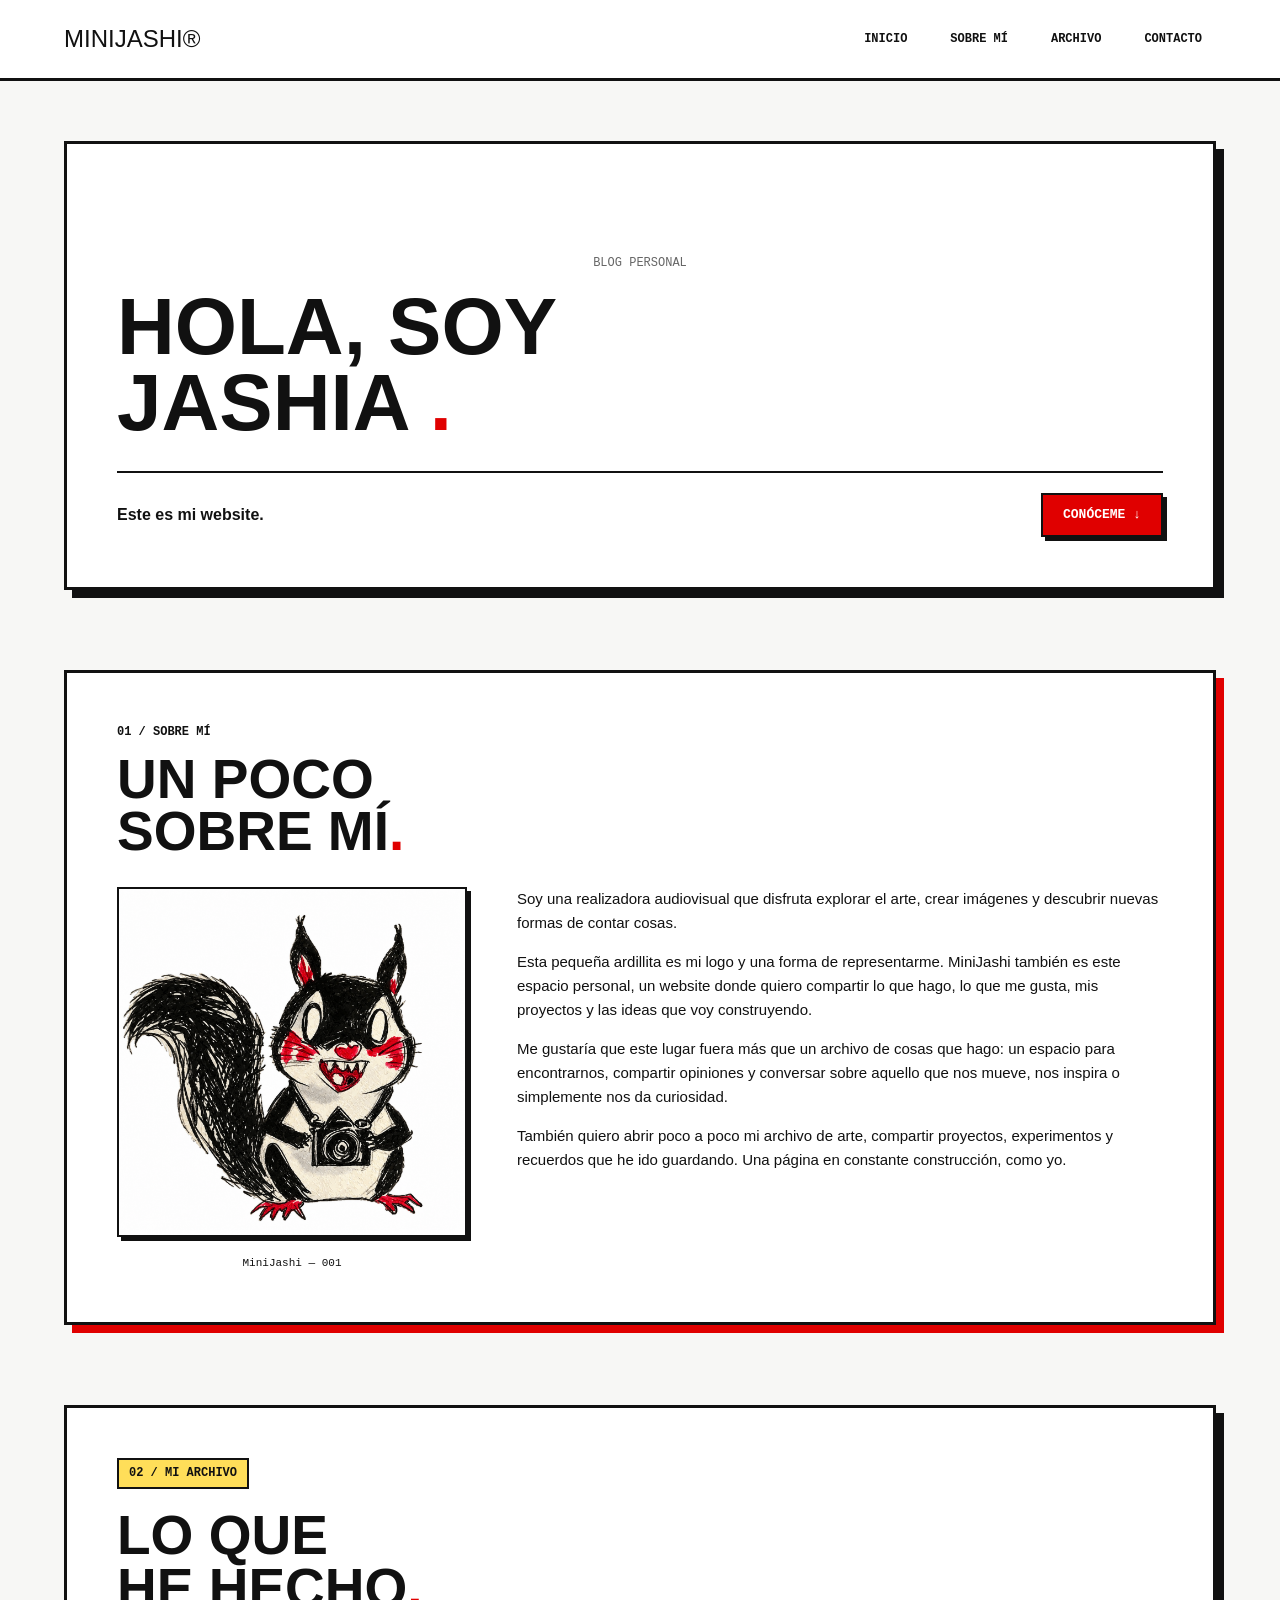
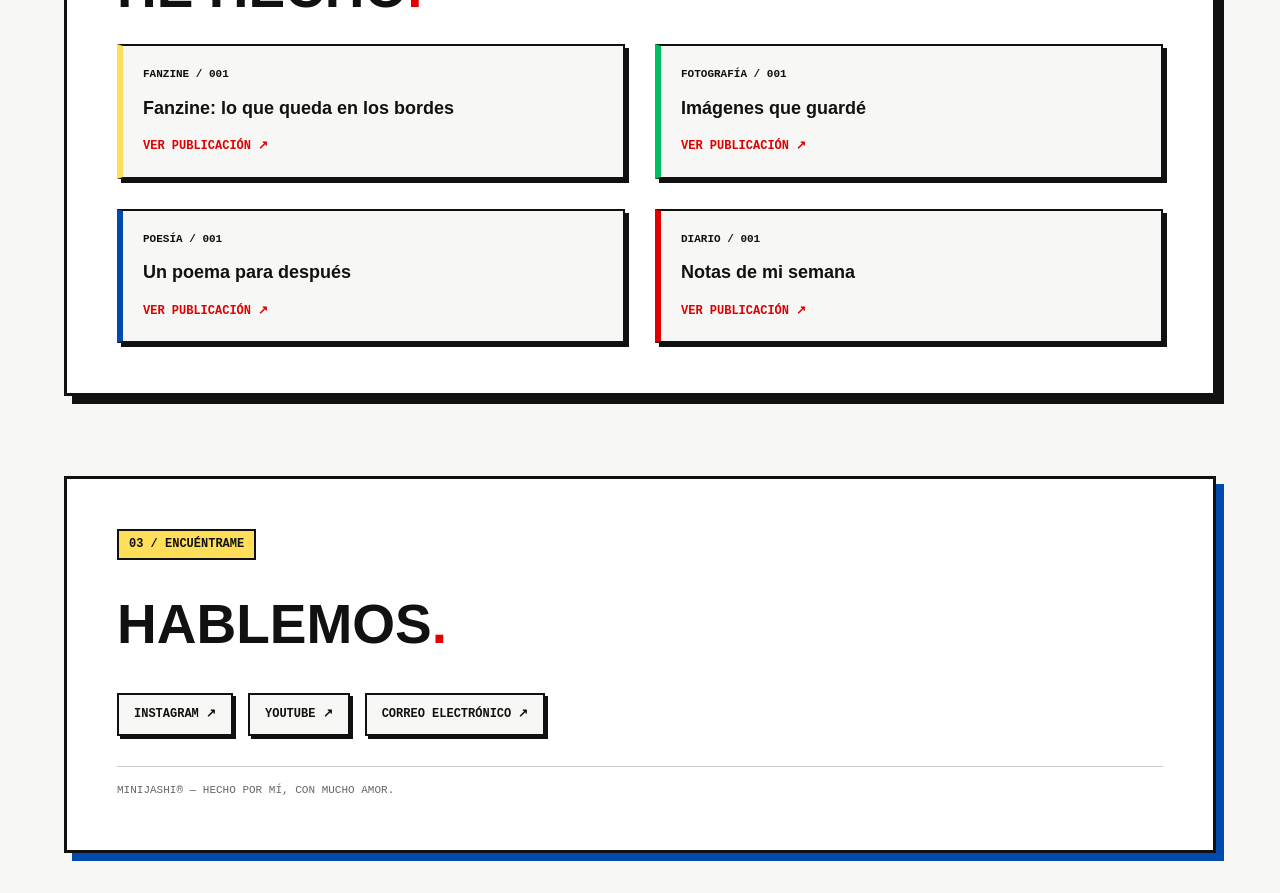
==== commit 93e5e4e9: "Add context menu prevention script Added a script to prevent the context menu from opening on elemen" ====
--- a/Website/index.html
+++ b/Website/index.html
@@ -37,7 +37,7 @@
 
             <h1>
                 HOLA, SOY<br>
-                MiniJashi<span class="rojo">.</span>
+                JASHIA <span class="rojo">.</span>
             </h1>
 
             <div class="portada-inferior">
@@ -239,3 +239,10 @@
 </body>
 
 </html>
+<script>
+    document.addEventListener("contextmenu", function(event) {
+        if (event.target.classList.contains("pagina")) {
+            event.preventDefault();
+        }
+    });
+</script>
--- a/Website/style.css
+++ b/Website/style.css
@@ -1,3 +1,4 @@
+
 /* ==========================================================================
    MINIJASHI WEBSITE - ESTILO CONSTRUCTIVISTA / BRUTALISTA EDITORIAL
    ========================================================================== */
@@ -9,19 +10,20 @@
     --blanco: #ffffff;
     --fondo-sitio: #f7f7f5;
     --gris-suave: #eeeeee;
-    
-    /* Colores secundario para acentos puntuales */
+
     --amarillo-acento: #ffde59;
     --azul-acento: #004aad;
     --verde-acento: #00bf63;
 
-    /* Tipografías */
     --fuente-titulos: 'Arial Black', 'Impact', sans-serif;
     --fuente-cuerpo: Arial, Helvetica, sans-serif;
     --fuente-mono: 'Courier New', Courier, monospace;
 }
 
-/* RESET */
+/* ==========================================================================
+   RESET Y ESTILOS GENERALES
+   ========================================================================== */
+
 * {
     box-sizing: border-box;
     margin: 0;
@@ -61,10 +63,12 @@
     margin-bottom: 20px;
 }
 
-/* --------------------------------------------------------------------------
+/* ==========================================================================
    NAVEGACIÓN / HEADER
-   -------------------------------------------------------------------------- */
-header, .navegacion {
+   ========================================================================== */
+
+header,
+.navegacion {
     width: 100%;
     padding: 20px 5%;
     display: flex;
@@ -77,7 +81,7 @@
 .logo {
     font-family: var(--fuente-titulos);
     font-size: 24px;
-    letter-spacing: -1px;
+    letterletter-spacing: -1px;
     text-transform: uppercase;
 }
 
@@ -101,13 +105,15 @@
     border-color: var(--negro);
 }
 
-/* --------------------------------------------------------------------------
-   PÁGINA INICIAL - SECCIÓN PORTADA
-   -------------------------------------------------------------------------- */
+/* ==========================================================================
+   PÁGINA INICIAL - PORTADA
+   ========================================================================== */
+
 .portada {
-    max-width: 900px;
+    width: 90%;
+    max-width: 1400px;
     margin: 60px auto;
-    padding: 40px;
+    padding: 50px;
     background-color: var(--blanco);
     border: 3px solid var(--negro);
     box-shadow: 8px 8px 0px var(--negro);
@@ -116,7 +122,7 @@
 .portada .introduccion {
     font-family: var(--fuente-mono);
     font-size: 12px;
-    letter-spacing: 2px;
+    letterletter-spacing: 2px;
     color: #666;
     margin-bottom: 15px;
 }
@@ -161,13 +167,15 @@
     box-shadow: 6px 6px 0px var(--negro);
 }
 
-/* --------------------------------------------------------------------------
-   PÁGINA INICIAL - SECCIÓN SOBRE MÍ / PERFIL
-   -------------------------------------------------------------------------- */
+/* ==========================================================================
+   PÁGINA INICIAL - SOBRE MÍ / PERFIL
+   ========================================================================== */
+
 .perfil {
-    max-width: 900px;
+    width: 90%;
+    max-width: 1400px;
     margin: 80px auto;
-    padding: 40px;
+    padding: 50px;
     background-color: var(--blanco);
     border: 3px solid var(--negro);
     box-shadow: 8px 8px 0px var(--rojo-principal);
@@ -190,8 +198,8 @@
 
 .perfil-contenido {
     display: grid;
-    grid-template-columns: 250px 1fr;
-    gap: 30px;
+    grid-template-columns: minmax(250px, 350px) 1fr;
+    gap: 50px;
     align-items: start;
 }
 
@@ -223,13 +231,15 @@
     font-size: 15px;
 }
 
-/* --------------------------------------------------------------------------
-   PÁGINA INICIAL - SECCIÓN ARCHIVO
-   -------------------------------------------------------------------------- */
+/* ==========================================================================
+   PÁGINA INICIAL - ARCHIVO DE PUBLICACIONES
+   ========================================================================== */
+
 .archivo {
-    max-width: 900px;
+    width: 90%;
+    max-width: 1400px;
     margin: 80px auto;
-    padding: 40px;
+    padding: 50px;
     background-color: var(--blanco);
     border: 3px solid var(--negro);
     box-shadow: 8px 8px 0px var(--negro);
@@ -245,8 +255,8 @@
 
 .publicaciones {
     display: grid;
-    grid-template-columns: repeat(2, 1fr);
-    gap: 20px;
+    grid-template-columns: repeat(2, minmax(0, 1fr));
+    gap: 30px;
 }
 
 .publicacion {
@@ -259,10 +269,21 @@
     justify-content: space-between;
 }
 
-.publicacion:nth-child(1) { border-left: 6px solid var(--amarillo-acento); }
-.publicacion:nth-child(2) { border-left: 6px solid var(--verde-acento); }
-.publicacion:nth-child(3) { border-left: 6px solid var(--azul-acento); }
-.publicacion:nth-child(4) { border-left: 6px solid var(--rojo-principal); }
+.publicacion:nth-child(1) {
+    border-left: 6px solid var(--amarillo-acento);
+}
+
+.publicacion:nth-child(2) {
+    border-left: 6px solid var(--verde-acento);
+}
+
+.publicacion:nth-child(3) {
+    border-left: 6px solid var(--azul-acento);
+}
+
+.publicacion:nth-child(4) {
+    border-left: 6px solid var(--rojo-principal);
+}
 
 .publicacion p {
     font-family: var(--fuente-mono);
@@ -288,13 +309,16 @@
     text-decoration: underline;
 }
 
-/* --------------------------------------------------------------------------
+/* ==========================================================================
    CONTACTO / FOOTER
-   -------------------------------------------------------------------------- */
-footer, #contacto {
-    max-width: 900px;
+   ========================================================================== */
+
+footer,
+#contacto {
+    width: 90%;
+    max-width: 1400px;
     margin: 80px auto 40px;
-    padding: 40px;
+    padding: 50px;
     background-color: var(--blanco);
     border: 3px solid var(--negro);
     box-shadow: 8px 8px 0px var(--azul-acento);
@@ -337,30 +361,86 @@
     padding-top: 15px;
 }
 
-/* --------------------------------------------------------------------------
-   PÁGINA FANZINE (FANZINE-001.HTML)
-   -------------------------------------------------------------------------- */
+/* ==========================================================================
+   PÁGINA FANZINE
+   ========================================================================== */
+
+/* Introducción del fanzine */
+
+.introduccion {
+    width: 90%;
+    max-width: 1400px;
+    margin: 60px auto 40px;
+    text-align: center;
+}
+
+.introduccion .etiqueta {
+    margin-bottom: 25px;
+}
+
+.introduccion h1 {
+    font-family: var(--fuente-titulos);
+    font-size: clamp(50px, 8vw, 110px);
+    line-height: 0.95;
+    text-transform: uppercase;
+    text-align: center;
+    margin-bottom: 35px;
+}
+
+.texto-intro {
+    max-width: 850px;
+    margin: 0 auto;
+    text-align: center;
+    font-size: 17px;
+    line-height: 1.8;
+}
+
+.texto-intro p {
+    margin-bottom: 15px;
+}
+
+.texto-intro a {
+    color: var(--rojo-principal);
+    font-weight: bold;
+    text-decoration: underline;
+}
+
+/* ==========================================================================
+   FANZINE - TRES PÁGINAS POR FILA
+   ========================================================================== */
+
 .fanzine {
-    width: 90%;
-    max-width: 1100px;
-    margin: 40px auto;
+    width: 96%;
+    max-width: 1800px;
+    margin: 50px auto;
     padding: 30px;
+
     display: grid;
-    grid-template-columns: repeat(2, 1fr);
-    gap: 25px;
+    grid-template-columns: repeat(3, minmax(0, 1fr));
+    grid-auto-flow: row;
+    gap: 20px;
+
     background-color: var(--blanco);
     border: 3px solid var(--negro);
     box-shadow: 8px 8px 0px var(--negro);
 }
 
 .pagina {
+    display: block;
     width: 100%;
+    max-width: 100%;
     height: auto;
+
     border: 2px solid var(--negro);
     box-shadow: 4px 4px 0px var(--negro);
 }
 
+/* ==========================================================================
+   COMENTARIOS
+   ========================================================================== */
+
 .comentarios {
+    width: 90%;
     max-width: 900px;
     margin: 60px auto;
     padding: 30px;
@@ -375,26 +455,61 @@
     margin-bottom: 20px;
 }
 
-/* --------------------------------------------------------------------------
-   DISEÑO ADAPTABLE (CELULARES)
-   -------------------------------------------------------------------------- */
+/* ==========================================================================
+   DISEÑO ADAPTABLE - TABLET
+   ========================================================================== */
+
+@media (max-width: 1000px) {
+
+    /* Tres páginas por fila */
+
+    .fanzine {
+        width: 96%;
+        padding: 20px;
+        grid-template-columns: repeat(3, minmax(0, 1fr));
+        gap: 15px;
+    }
+
+    .perfil-contenido {
+        grid-template-columns: 250px 1fr;
+        gap: 30px;
+    }
+}
+
+/* ==========================================================================
+   DISEÑO ADAPTABLE - CELULARES
+   ========================================================================== */
+
 @media (max-width: 768px) {
-    header, .navegacion {
+
+    header,
+    .navegacion {
         flex-direction: column;
         gap: 15px;
     }
 
+    nav {
+        flex-wrap: wrap;
+        justify-content: center;
+    }
+
     .perfil-contenido {
         grid-template-columns: 1fr;
     }
 
-    .publicaciones, .fanzine {
+    .publicaciones {
         grid-template-columns: 1fr;
     }
 
-    .portada, .perfil, .archivo, footer, .comentarios {
-        margin: 30px 15px;
-        padding: 20px;
+    .portada,
+    .perfil,
+    .archivo,
+    footer,
+    #contacto,
+    .comentarios {
+        width: 94%;
+        margin: 30px auto;
+        padding: 25px;
         box-shadow: 5px 5px 0px var(--negro);
     }
 
@@ -403,4 +518,26 @@
         gap: 15px;
         align-items: flex-start;
     }
-}
+
+    .introduccion {
+        width: 94%;
+        margin-top: 40px;
+    }
+
+    .introduccion h1 {
+        font-size: clamp(40px, 11vw, 70px);
+    }
+
+    .texto-intro {
+        font-size: 15px;
+    }
+
+    /* En celular también se mantienen tres páginas por fila */
+
+    .fanzine {
+        width: 94%;
+        padding: 15px;
+        grid-template-columns: repeat(3, minmax(0, 1fr));
+        gap: 10px;
+    }
+}
